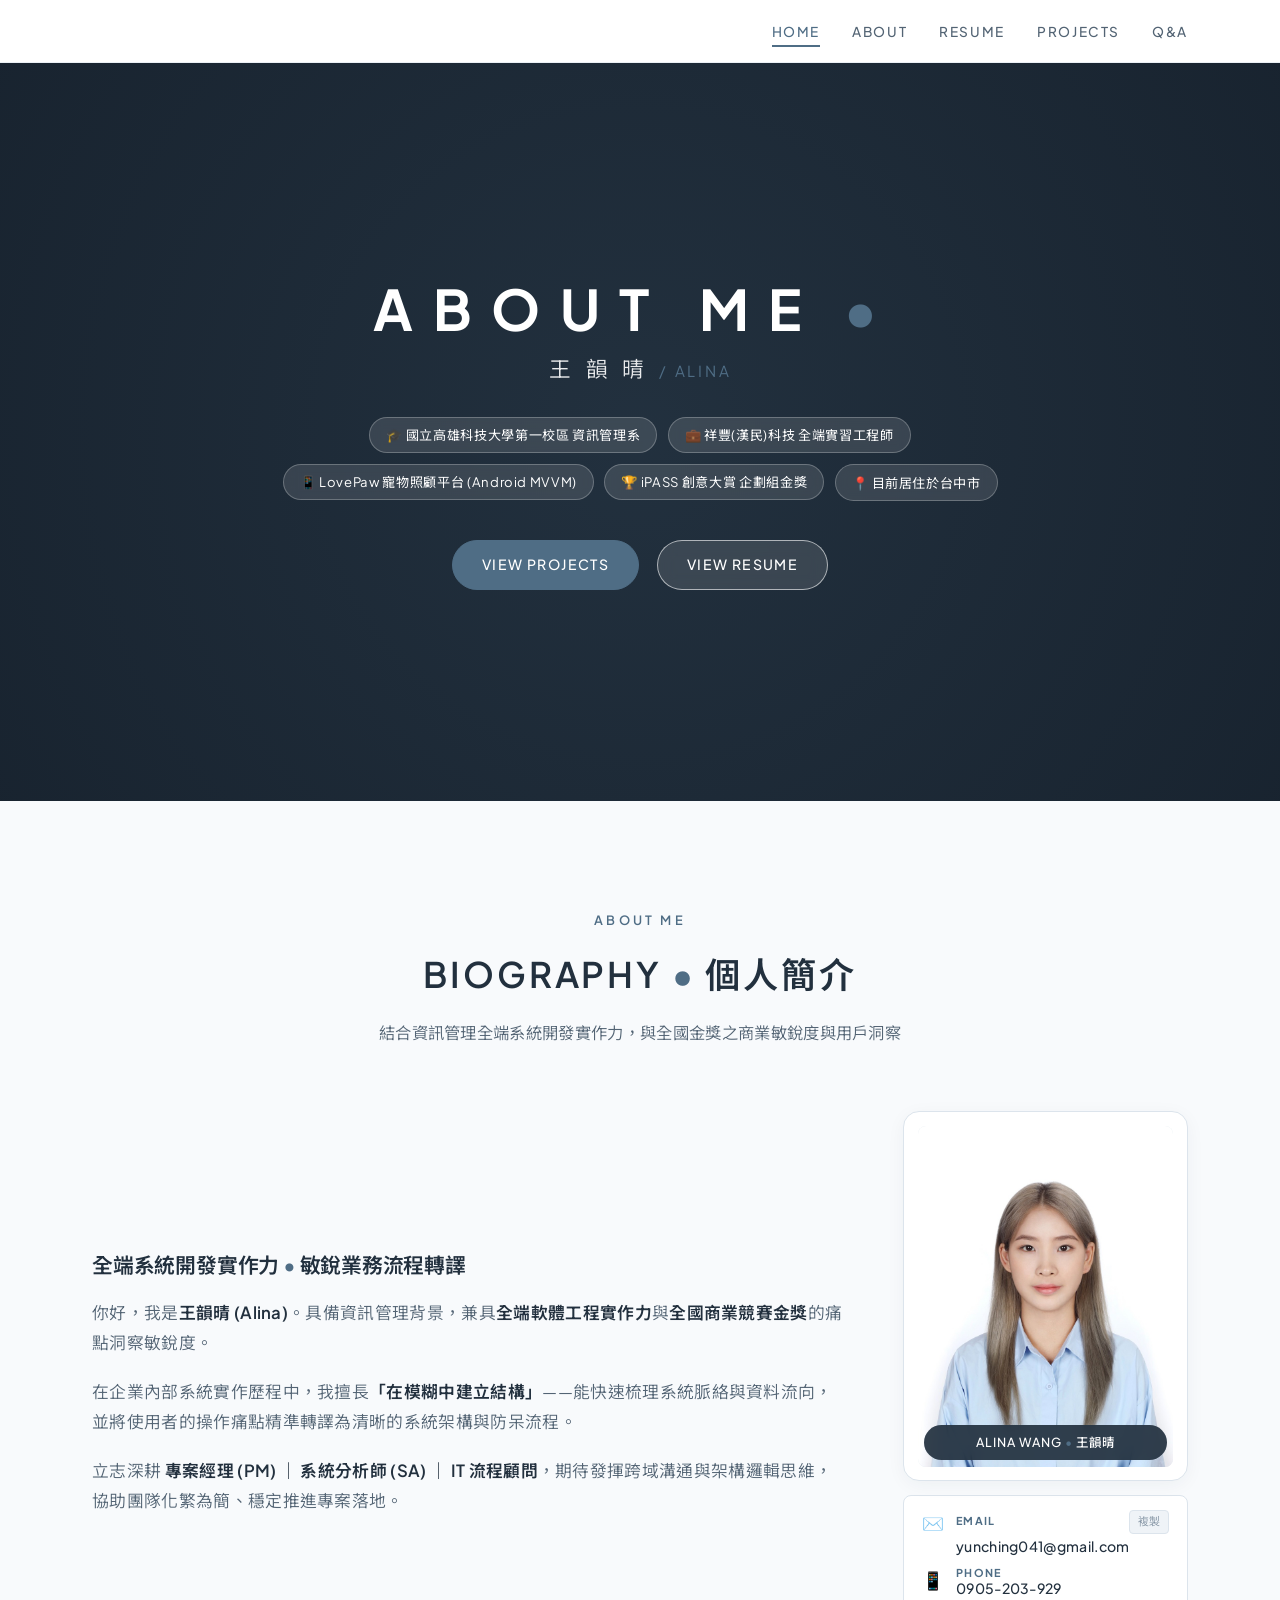
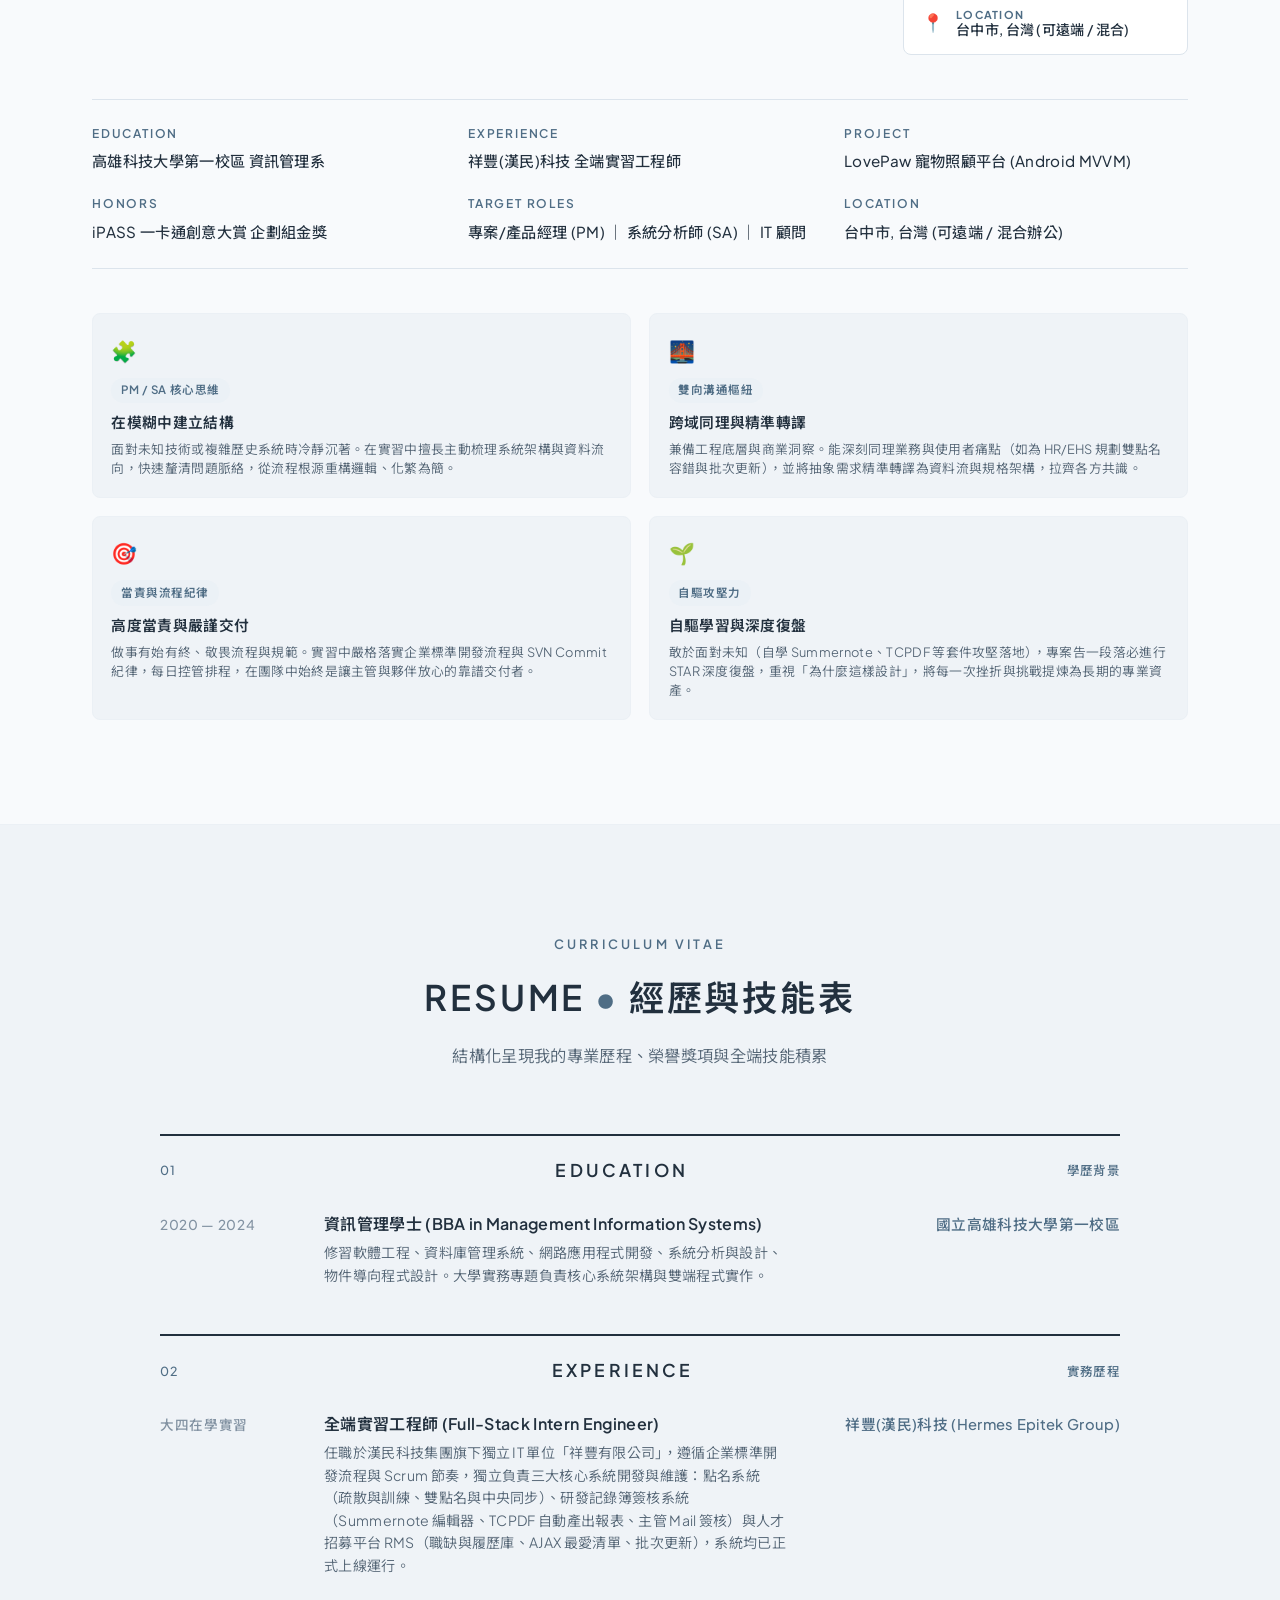
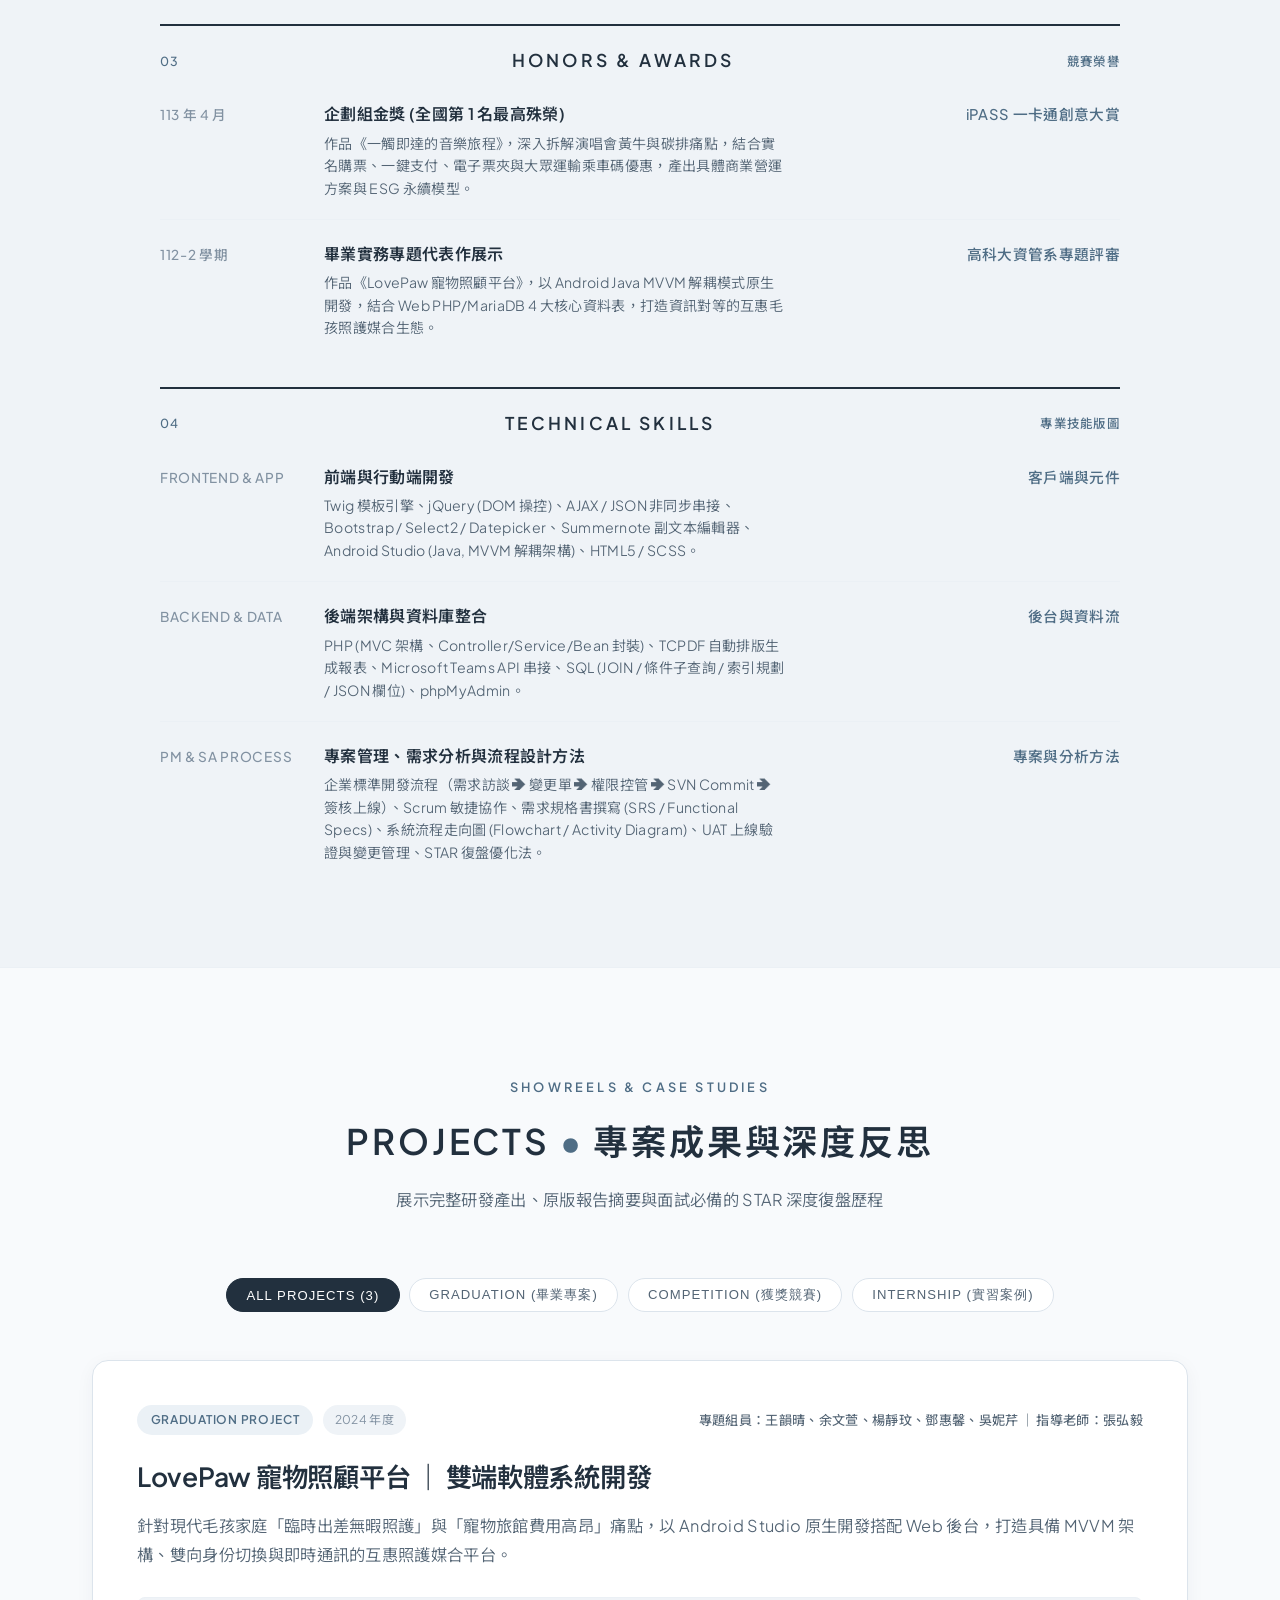
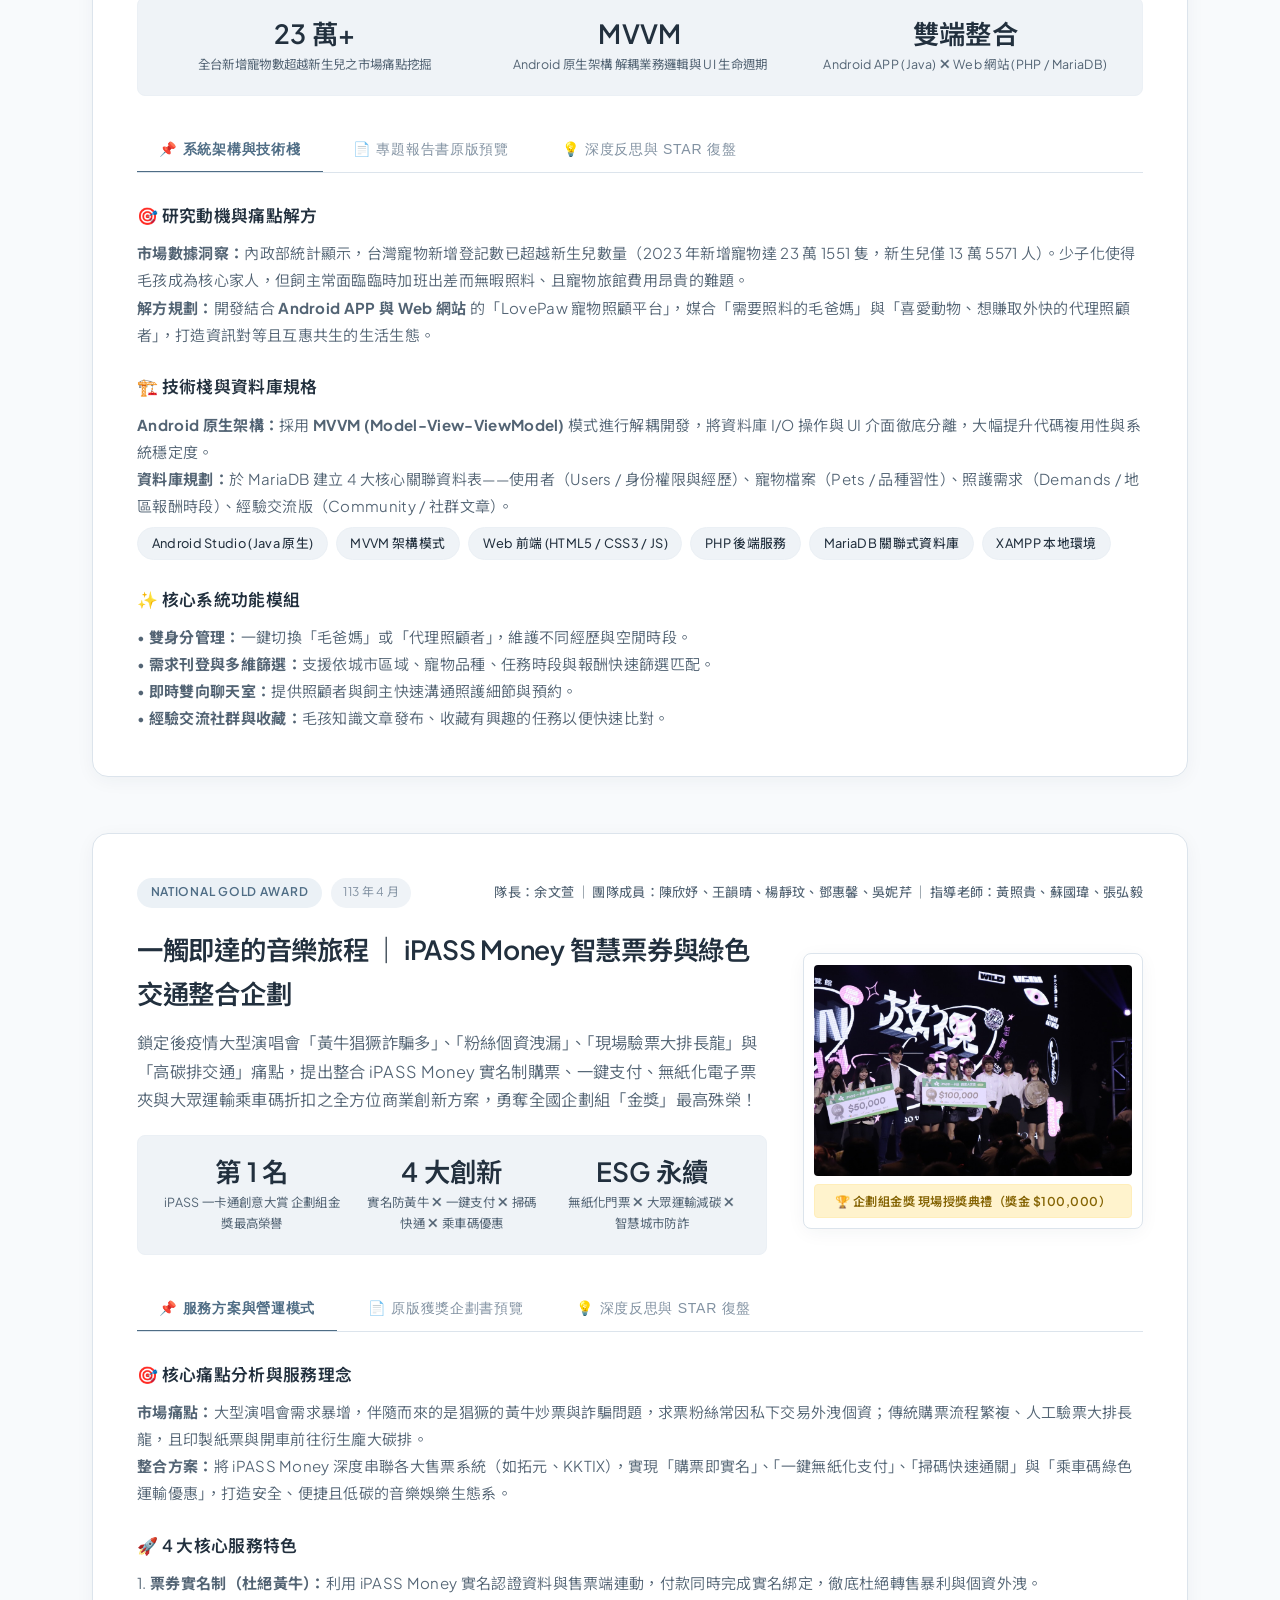
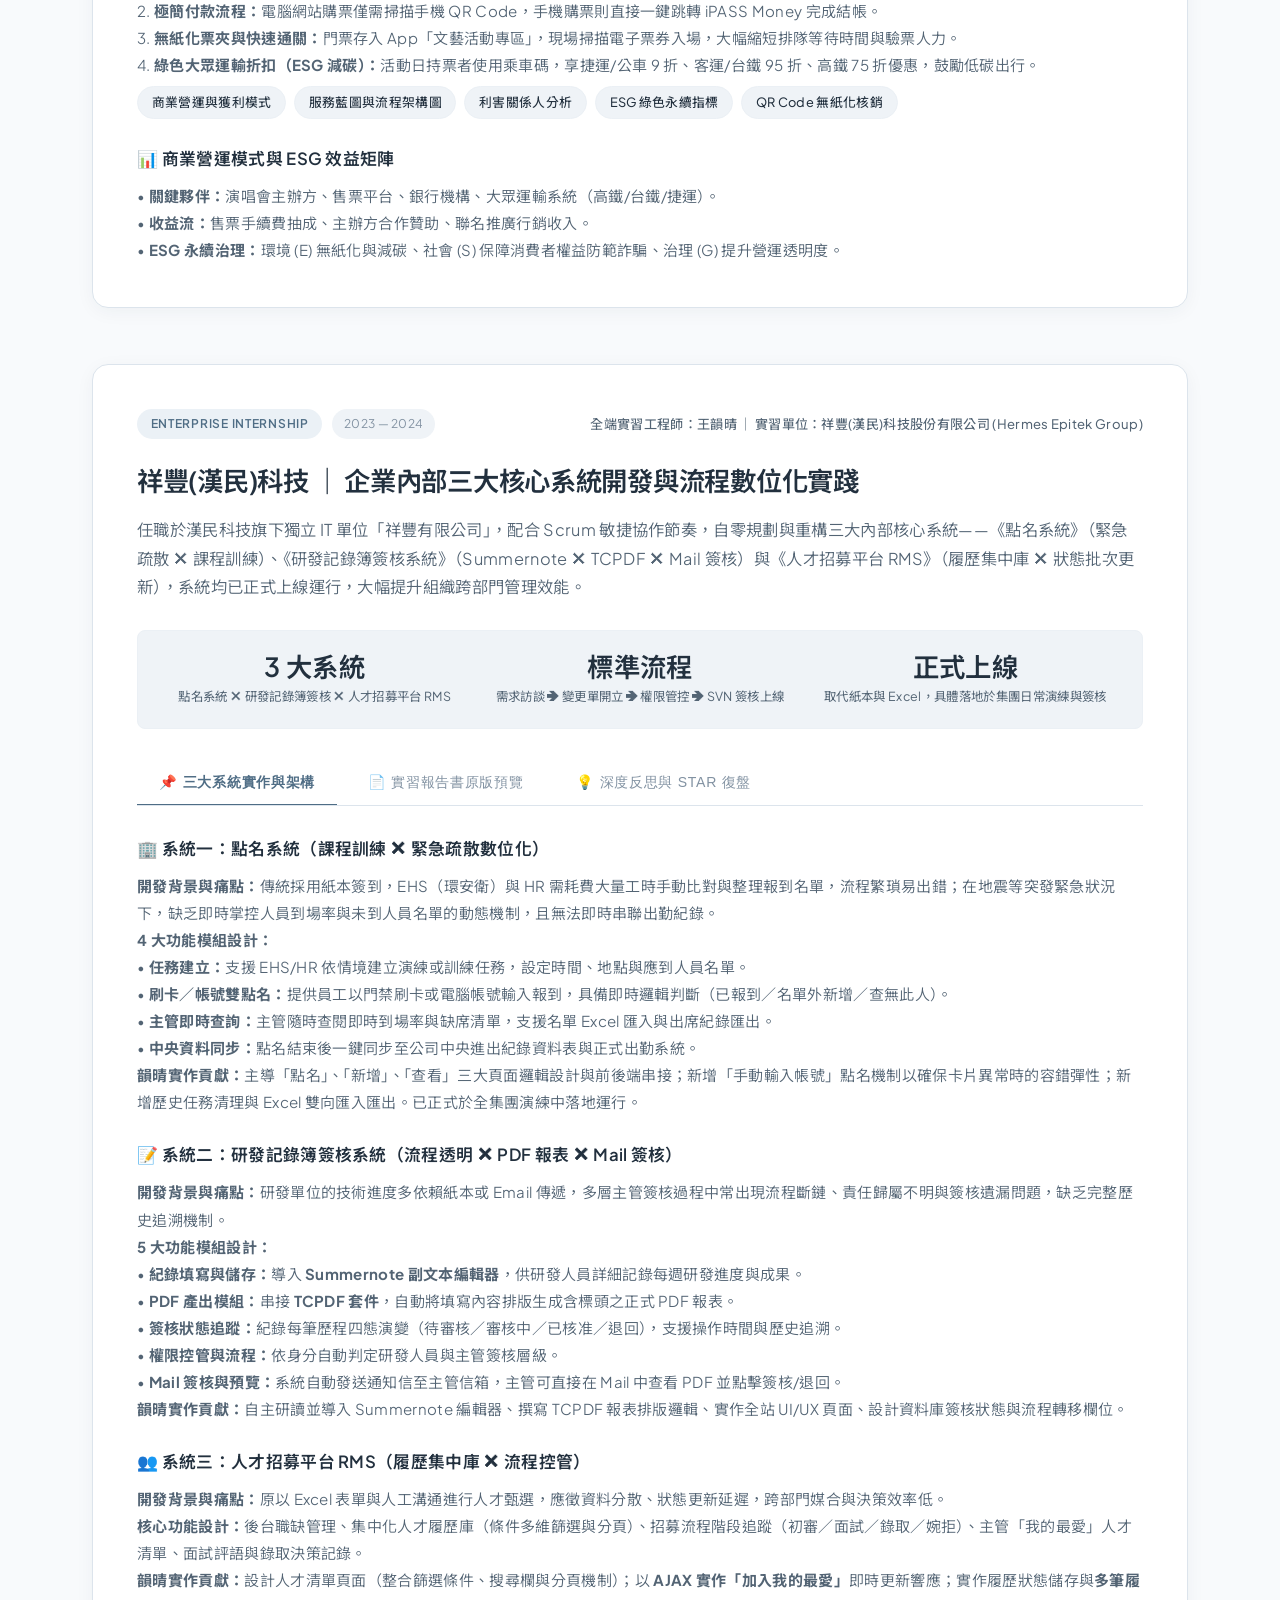
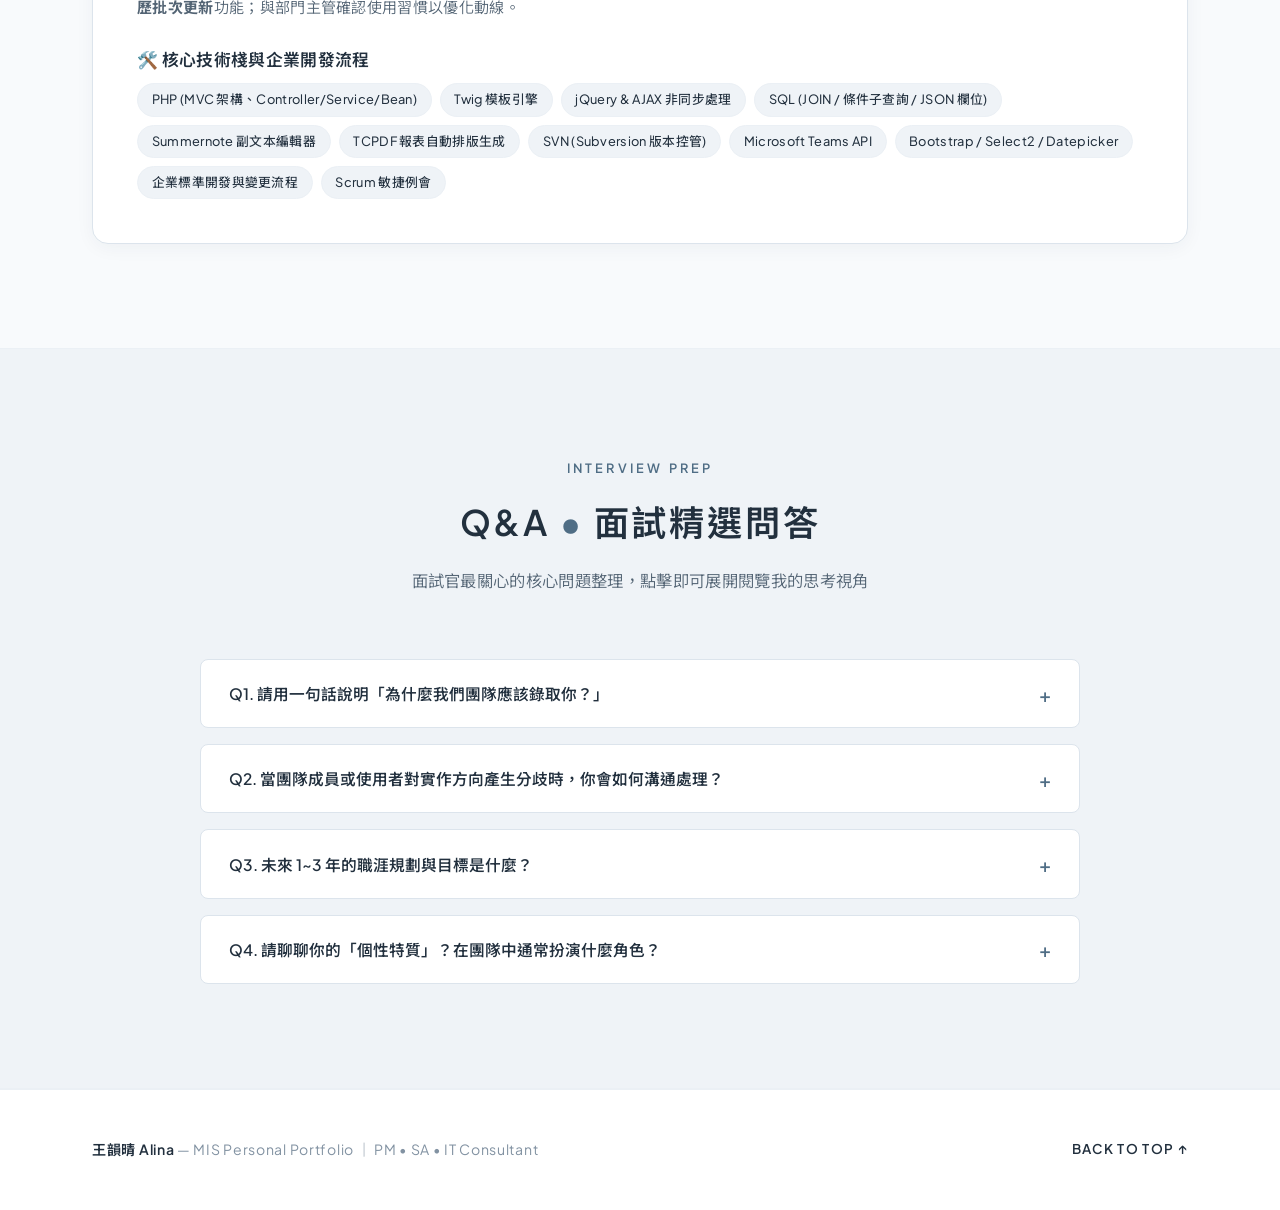
==== index.html @ 8cd67b30 "Add files via upload" ====
<!DOCTYPE html>
<html lang="zh-TW">
<head>
  <meta charset="UTF-8">
  <meta name="viewport" content="width=device-width, initial-scale=1.0">
  <title>王韻晴 Alina ｜ 個人面試作品集與專題復盤</title>
  <!-- Google Fonts: 現代極簡字體 Plus Jakarta Sans 與 Noto Sans TC -->
  <link rel="preconnect" href="https://fonts.googleapis.com">
  <link rel="preconnect" href="https://fonts.gstatic.com" crossorigin>
  <link href="https://fonts.googleapis.com/css2?family=Plus+Jakarta+Sans:wght@300;400;500;600;700&family=Noto+Sans+TC:wght@300;400;500;600&display=swap" rel="stylesheet">
  <!-- Wix 1887 經典簡歷樣式表 -->
  <link rel="stylesheet" href="style.css">
</head>
<body>

  <!-- ========================================================
       1. 頂部導覽列 (WIX 1887 風格：左社群連結，右大寫導覽)
       ======================================================== -->
  <header class="wix-header" id="navbar">
    <div class="header-container" style="justify-content: flex-end;">
      <!-- 大寫英文字選單 -->
      <nav class="header-nav">
        <ul class="nav-menu" id="navLinks">
          <li><a href="#hero" class="nav-item-link active">HOME</a></li>
          <li><a href="#about" class="nav-item-link">ABOUT</a></li>
          <li><a href="#resume" class="nav-item-link">RESUME</a></li>
          <li><a href="#projects" class="nav-item-link">PROJECTS</a></li>
          <li><a href="#qa" class="nav-item-link">Q&A</a></li>
        </ul>

        <!-- 手機漢堡按鈕 -->
        <button class="mobile-toggle" id="mobileMenuBtn" aria-label="切換導覽選單">
          <span></span>
          <span></span>
          <span></span>
        </button>
      </nav>
    </div>
  </header>

  <!-- ========================================================
       2. 主視覺區 Hero Section (WIX 1887 寬字距、極簡沉穩大器)
       ======================================================== -->
  <section class="wix-hero" id="hero">
    <!-- 背景層與暗色漸變 -->
    <div class="hero-bg-layer"></div>
    <div class="hero-gradient-overlay"></div>

    <div class="hero-inner">
      <!-- 經典 WIX 1887 大字距排版 + 標誌湖水綠圓點 -->
      <h1 class="hero-main-name">
        ABOUT ME <span class="teal-dot">•</span>
      </h1>
      
      <div class="hero-cn-title">
        王 韻 晴 <span>/ ALINA</span>
      </div>

      <!-- 標籤膠囊 -->
      <div class="hero-pills">
        <span class="hero-pill-item">🎓 國立高雄科技大學第一校區 資訊管理系</span>
        <span class="hero-pill-item">💼 祥豐(漢民)科技 全端實習工程師</span>
        <span class="hero-pill-item">📱 LovePaw 寵物照顧平台 (Android MVVM)</span>
        <span class="hero-pill-item">🏆 iPASS 創意大賞 企劃組金獎</span>
        <span class="hero-pill-item">📍 目前居住於台中市</span>
      </div>

      <!-- 操作按鈕 (Wix 膠囊按鈕) -->
      <div class="hero-actions">
        <a href="#projects" class="btn btn-teal">VIEW PROJECTS</a>
        <a href="#resume" class="btn btn-outline-white">VIEW RESUME</a>
      </div>
    </div>
  </section>

  <!-- ========================================================
       3. 關於我 About Section (雜誌社論對比佈局 + 規格屬性表)
       ======================================================== -->
  <section class="section" id="about">
    <div class="container">
      <div class="section-header">
        <span class="section-eyebrow">ABOUT ME</span>
        <h2 class="section-title">BIOGRAPHY <span class="teal-dot">•</span> 個人簡介</h2>
        <p class="section-desc">結合資訊管理全端系統開發實作力，與全國金獎之商業敏銳度與用戶洞察</p>
      </div>

      <!-- 自我介紹與大頭照區塊 (左側文字、右側照片；照片只涵蓋在自我介紹) -->
      <div class="about-intro-grid">
        <div class="about-lead-col">
          <div class="about-lead-block">
            <h3 class="about-headline">
              全端系統開發實作力 <span class="teal-dot">•</span> 敏銳業務流程轉譯
            </h3>
            <p class="about-lead-p">
              你好，我是<strong>王韻晴 (Alina)</strong>。具備資訊管理背景，兼具<strong>全端軟體工程實作力</strong>與<strong>全國商業競賽金獎</strong>的痛點洞察敏銳度。
            </p>
            <p class="about-lead-p">
              在企業內部系統實作歷程中，我擅長<strong>「在模糊中建立結構」</strong>——能快速梳理系統脈絡與資料流向，並將使用者的操作痛點精準轉譯為清晰的系統架構與防呆流程。
            </p>
            <p class="about-lead-p">
              立志深耕 <strong>專案經理 (PM) ｜ 系統分析師 (SA) ｜ IT 流程顧問</strong>，期待發揮跨域溝通與架構邏輯思維，協助團隊化繁為簡、穩定推進專案落地。
            </p>
          </div>
        </div>

        <div class="about-photo-col">
          <div class="about-photo-card">
            <div class="about-photo-frame">
              <img src="profile.jpg" alt="王韻晴 Alina 大頭照" loading="lazy">
            </div>
            <div class="about-photo-badge">
              ALINA WANG <span>•</span> 王韻晴
            </div>
          </div>

          <!-- 聯絡資訊 (置於大頭照正下方，完整單行呈現 Email 與電話) -->
          <div class="profile-contact-card">
            <div class="profile-contact-item">
              <span class="profile-contact-icon">✉️</span>
              <div class="profile-contact-meta">
                <div class="contact-label-bar">
                  <span class="profile-contact-label">EMAIL</span>
                  <button class="btn-copy-mini" id="copyContactEmailBtn" title="複製信箱">複製</button>
                </div>
                <a href="mailto:yunching041@gmail.com" class="profile-contact-link" id="displayEmail">yunching041@gmail.com</a>
              </div>
            </div>

            <div class="profile-contact-item">
              <span class="profile-contact-icon">📱</span>
              <div class="profile-contact-meta">
                <span class="profile-contact-label">PHONE</span>
                <a href="tel:0905203929" class="profile-contact-link">0905-203-929</a>
              </div>
            </div>

            <div class="profile-contact-item">
              <span class="profile-contact-icon">📍</span>
              <div class="profile-contact-meta">
                <span class="profile-contact-label">LOCATION</span>
                <span class="profile-contact-val">台中市, 台灣 (可遠端 / 混合)</span>
              </div>
            </div>
          </div>
        </div>
      </div>

      <!-- WIX 1887 特色規格屬性表 (Specification Table，獨立滿版，不再與照片並排) -->
      <div class="specs-table">
        <div class="spec-item">
          <span class="spec-key">EDUCATION</span>
          <span class="spec-val">高雄科技大學第一校區 資訊管理系</span>
        </div>
        <div class="spec-item">
          <span class="spec-key">EXPERIENCE</span>
          <span class="spec-val">祥豐(漢民)科技 全端實習工程師</span>
        </div>
        <div class="spec-item">
          <span class="spec-key">PROJECT</span>
          <span class="spec-val">LovePaw 寵物照顧平台 (Android MVVM)</span>
        </div>
        <div class="spec-item">
          <span class="spec-key">HONORS</span>
          <span class="spec-val">iPASS 一卡通創意大賞 企劃組金獎</span>
        </div>
        <div class="spec-item">
          <span class="spec-key">TARGET ROLES</span>
          <span class="spec-val">專案/產品經理 (PM) ｜ 系統分析師 (SA) ｜ IT 顧問</span>
        </div>
        <div class="spec-item">
          <span class="spec-key">LOCATION</span>
          <span class="spec-val">台中市, 台灣 (可遠端 / 混合辦公)</span>
        </div>
      </div>

      <!-- 個人特質與做事風格 (4大能力矩陣) -->
      <div class="about-strengths-row">
        <div class="strength-box">
          <div class="strength-icon">🧩</div>
          <span class="strength-tag">PM / SA 核心思維</span>
          <h4 class="strength-title">在模糊中建立結構</h4>
          <p class="strength-desc">面對未知技術或複雜歷史系統時冷靜沉著。在實習中擅長主動梳理系統架構與資料流向，快速釐清問題脈絡，從流程根源重構邏輯、化繁為簡。</p>
        </div>

        <div class="strength-box">
          <div class="strength-icon">🌉</div>
          <span class="strength-tag">雙向溝通樞紐</span>
          <h4 class="strength-title">跨域同理與精準轉譯</h4>
          <p class="strength-desc">兼備工程底層與商業洞察。能深刻同理業務與使用者痛點（如為 HR/EHS 規劃雙點名容錯與批次更新），並將抽象需求精準轉譯為資料流與規格架構，拉齊各方共識。</p>
        </div>

        <div class="strength-box">
          <div class="strength-icon">🎯</div>
          <span class="strength-tag">當責與流程紀律</span>
          <h4 class="strength-title">高度當責與嚴謹交付</h4>
          <p class="strength-desc">做事有始有終、敬畏流程與規範。實習中嚴格落實企業標準開發流程與 SVN Commit 紀律，每日控管排程，在團隊中始終是讓主管與夥伴放心的靠譜交付者。</p>
        </div>

        <div class="strength-box">
          <div class="strength-icon">🌱</div>
          <span class="strength-tag">自驅攻堅力</span>
          <h4 class="strength-title">自驅學習與深度復盤</h4>
          <p class="strength-desc">敢於面對未知（自學 Summernote、TCPDF 等套件攻堅落地），專案告一段落必進行 STAR 深度復盤，重視「為什麼這樣設計」，將每一次挫折與挑戰提煉為長期的專業資產。</p>
        </div>
      </div>
    </div>
  </section>

  <!-- ========================================================
       4. 經典 RESUME 區塊 (WIX 1887 標誌性簡歷表格：學歷、經歷、榮譽、技能)
       ======================================================== -->
  <section class="section section-alt" id="resume">
    <div class="container">
      <div class="section-header">
        <span class="section-eyebrow">CURRICULUM VITAE</span>
        <h2 class="section-title">RESUME <span class="teal-dot">•</span> 經歷與技能表</h2>
        <p class="section-desc">結構化呈現我的專業歷程、榮譽獎項與全端技能積累</p>
      </div>

      <div class="resume-section-wrap">

        <!-- 類別 1: 學歷 EDUCATION -->
        <div class="resume-category">
          <div class="resume-category-title">
            <span>01</span> EDUCATION <span>學歷背景</span>
          </div>
          <div class="resume-table">
            <div class="resume-row">
              <div class="resume-year">2020 — 2024</div>
              <div class="resume-role-wrap">
                <div class="resume-role-name">資訊管理學士 (BBA in Management Information Systems)</div>
                <div class="resume-role-desc">修習軟體工程、資料庫管理系統、網路應用程式開發、系統分析與設計、物件導向程式設計。大學實務專題負責核心系統架構與雙端程式實作。</div>
              </div>
              <div class="resume-org">國立高雄科技大學第一校區</div>
            </div>
          </div>
        </div>

        <!-- 類別 2: 經歷 EXPERIENCE -->
        <div class="resume-category">
          <div class="resume-category-title">
            <span>02</span> EXPERIENCE <span>實務歷程</span>
          </div>
          <div class="resume-table">
            <div class="resume-row">
              <div class="resume-year">大四在學實習</div>
              <div class="resume-role-wrap">
                <div class="resume-role-name">全端實習工程師 (Full-Stack Intern Engineer)</div>
                <div class="resume-role-desc">任職於漢民科技集團旗下獨立 IT 單位「祥豐有限公司」，遵循企業標準開發流程與 Scrum 節奏，獨立負責三大核心系統開發與維護：點名系統（疏散與訓練、雙點名與中央同步）、研發記錄簿簽核系統（Summernote 編輯器、TCPDF 自動產出報表、主管 Mail 簽核）與人才招募平台 RMS（職缺與履歷庫、AJAX 最愛清單、批次更新），系統均已正式上線運行。</div>
              </div>
              <div class="resume-org">祥豐(漢民)科技 (Hermes Epitek Group)</div>
            </div>
          </div>
        </div>

        <!-- 類別 3: 榮譽 HONORS & AWARDS -->
        <div class="resume-category">
          <div class="resume-category-title">
            <span>03</span> HONORS & AWARDS <span>競賽榮譽</span>
          </div>
          <div class="resume-table">
            <div class="resume-row">
              <div class="resume-year">113 年 4 月</div>
              <div class="resume-role-wrap">
                <div class="resume-role-name">企劃組金獎 (全國第 1 名最高殊榮)</div>
                <div class="resume-role-desc">作品《一觸即達的音樂旅程》，深入拆解演唱會黃牛與碳排痛點，結合實名購票、一鍵支付、電子票夾與大眾運輸乘車碼優惠，產出具體商業營運方案與 ESG 永續模型。</div>
              </div>
              <div class="resume-org">iPASS 一卡通創意大賞</div>
            </div>
            <div class="resume-row">
              <div class="resume-year">112-2 學期</div>
              <div class="resume-role-wrap">
                <div class="resume-role-name">畢業實務專題代表作展示</div>
                <div class="resume-role-desc">作品《LovePaw 寵物照顧平台》，以 Android Java MVVM 解耦模式原生開發，結合 Web PHP/MariaDB 4 大核心資料表，打造資訊對等的互惠毛孩照護媒合生態。</div>
              </div>
              <div class="resume-org">高科大資管系專題評審</div>
            </div>
          </div>
        </div>

        <!-- 類別 4: 技能 TECHNICAL SKILLS -->
        <div class="resume-category">
          <div class="resume-category-title">
            <span>04</span> TECHNICAL SKILLS <span>專業技能版圖</span>
          </div>
          <div class="resume-table">
            <div class="resume-row">
              <div class="resume-year">FRONTEND & APP</div>
              <div class="resume-role-wrap">
                <div class="resume-role-name">前端與行動端開發</div>
                <div class="resume-role-desc">Twig 模板引擎、jQuery (DOM 操控)、AJAX / JSON 非同步串接、Bootstrap / Select2 / Datepicker、Summernote 副文本編輯器、Android Studio (Java, MVVM 解耦架構)、HTML5 / SCSS。</div>
              </div>
              <div class="resume-org">客戶端與元件</div>
            </div>
            <div class="resume-row">
              <div class="resume-year">BACKEND & DATA</div>
              <div class="resume-role-wrap">
                <div class="resume-role-name">後端架構與資料庫整合</div>
                <div class="resume-role-desc">PHP (MVC 架構、Controller/Service/Bean 封裝)、TCPDF 自動排版生成報表、Microsoft Teams API 串接、SQL (JOIN / 條件子查詢 / 索引規劃 / JSON 欄位)、phpMyAdmin。</div>
              </div>
              <div class="resume-org">後台與資料流</div>
            </div>
            <div class="resume-row">
              <div class="resume-year">PM & SA PROCESS</div>
              <div class="resume-role-wrap">
                <div class="resume-role-name">專案管理、需求分析與流程設計方法</div>
                <div class="resume-role-desc">企業標準開發流程（需求訪談 ➔ 變更單 ➔ 權限控管 ➔ SVN Commit ➔ 簽核上線）、Scrum 敏捷協作、需求規格書撰寫 (SRS / Functional Specs)、系統流程走向圖 (Flowchart / Activity Diagram)、UAT 上線驗證與變更管理、STAR 復盤優化法。</div>
              </div>
              <div class="resume-org">專案與分析方法</div>
            </div>
          </div>
        </div>

      </div>
    </div>
  </section>

  <!-- ========================================================
       5. 專案成果展示區 (SHOWREELS & CASE STUDIES：含原版報告與深度反思)
       ======================================================== -->
  <section class="section" id="projects">
    <div class="container">
      <div class="section-header">
        <span class="section-eyebrow">SHOWREELS & CASE STUDIES</span>
        <h2 class="section-title">PROJECTS <span class="teal-dot">•</span> 專案成果與深度反思</h2>
        <p class="section-desc">展示完整研發產出、原版報告摘要與面試必備的 STAR 深度復盤歷程</p>
      </div>

      <!-- 分類膠囊過濾導覽 -->
      <div class="filter-nav">
        <button class="filter-pill active" data-filter="all">ALL PROJECTS (3)</button>
        <button class="filter-pill" data-filter="graduation">GRADUATION (畢業專案)</button>
        <button class="filter-pill" data-filter="competition">COMPETITION (獲獎競賽)</button>
        <button class="filter-pill" data-filter="internship">INTERNSHIP (實習案例)</button>
      </div>

      <!-- 專案卡片串列 -->
      <div class="projects-flow">

        <!-- =================== 專案 1 (主打代表作：畢業實務專題) =================== -->
        <article class="project-card" data-category="graduation">
          <div class="project-meta-bar">
            <div class="project-tags-group">
              <span class="tag-badge">GRADUATION PROJECT</span>
              <span class="tag-year">2024 年度</span>
            </div>
            <span class="project-role-text">專題組員：王韻晴、余文萱、楊靜玟、鄧惠馨、吳妮芹 ｜ 指導老師：張弘毅</span>
          </div>

          <h3 class="project-title">LovePaw 寵物照顧平台 ｜ 雙端軟體系統開發</h3>
          <p class="project-pitch">針對現代毛孩家庭「臨時出差無暇照護」與「寵物旅館費用高昂」痛點，以 Android Studio 原生開發搭配 Web 後台，打造具備 MVVM 架構、雙向身份切換與即時通訊的互惠照護媒合平台。</p>

          <!-- 亮點指標 (極簡線條方塊) -->
          <div class="metrics-strip">
            <div class="metric-stat">
              <span class="metric-number">23 萬+</span>
              <span class="metric-name">全台新增寵物數超越新生兒之市場痛點挖掘</span>
            </div>
            <div class="metric-stat">
              <span class="metric-number">MVVM</span>
              <span class="metric-name">Android 原生架構 解耦業務邏輯與 UI 生命週期</span>
            </div>
            <div class="metric-stat">
              <span class="metric-number">雙端整合</span>
              <span class="metric-name">Android APP (Java) ✕ Web 網站 (PHP / MariaDB)</span>
            </div>
          </div>

          <!-- 內嵌分頁標籤 -->
          <div class="case-tabs">
            <button class="case-tab-btn active" data-tab="lovepaw-overview">📌 系統架構與技術棧</button>
            <button class="case-tab-btn" data-tab="lovepaw-report">📄 專題報告書原版預覽</button>
            <button class="case-tab-btn" data-tab="lovepaw-reflection">💡 深度反思與 STAR 復盤</button>
          </div>

          <!-- 分頁內容 -->
          <div class="case-pane active" id="lovepaw-overview">
            <div class="case-body-flow">
              <div class="case-block">
                <h4>🎯 研究動機與痛點解方</h4>
                <p>
                  <strong>市場數據洞察：</strong>內政部統計顯示，台灣寵物新增登記數已超越新生兒數量（2023 年新增寵物達 23 萬 1551 隻，新生兒僅 13 萬 5571 人）。少子化使得毛孩成為核心家人，但飼主常面臨臨時加班出差而無暇照料、且寵物旅館費用昂貴的難題。<br>
                  <strong>解方規劃：</strong>開發結合 <strong>Android APP 與 Web 網站</strong> 的「LovePaw 寵物照顧平台」，媒合「需要照料的毛爸媽」與「喜愛動物、想賺取外快的代理照顧者」，打造資訊對等且互惠共生的生活生態。
                </p>
              </div>

              <div class="case-block">
                <h4>🏗️ 技術棧與資料庫規格</h4>
                <p>
                  <strong>Android 原生架構：</strong>採用 <strong>MVVM (Model-View-ViewModel)</strong> 模式進行解耦開發，將資料庫 I/O 操作與 UI 介面徹底分離，大幅提升代碼複用性與系統穩定度。<br>
                  <strong>資料庫規劃：</strong>於 MariaDB 建立 4 大核心關聯資料表——使用者（Users / 身份權限與經歷）、寵物檔案（Pets / 品種習性）、照護需求（Demands / 地區報酬時段）、經驗交流版（Community / 社群文章）。
                </p>
                <div class="tech-badges-list">
                  <span class="tech-item-badge">Android Studio (Java 原生)</span>
                  <span class="tech-item-badge">MVVM 架構模式</span>
                  <span class="tech-item-badge">Web 前端 (HTML5 / CSS3 / JS)</span>
                  <span class="tech-item-badge">PHP 後端服務</span>
                  <span class="tech-item-badge">MariaDB 關聯式資料庫</span>
                  <span class="tech-item-badge">XAMPP 本地環境</span>
                </div>
              </div>

              <div class="case-block">
                <h4>✨ 核心系統功能模組</h4>
                <p>
                  • <strong>雙身分管理：</strong>一鍵切換「毛爸媽」或「代理照顧者」，維護不同經歷與空閒時段。<br>
                  • <strong>需求刊登與多維篩選：</strong>支援依城市區域、寵物品種、任務時段與報酬快速篩選匹配。<br>
                  • <strong>即時雙向聊天室：</strong>提供照顧者與飼主快速溝通照護細節與預約。<br>
                  • <strong>經驗交流社群與收藏：</strong>毛孩知識文章發布、收藏有興趣的任務以便快速比對。
                </p>
              </div>
            </div>
          </div>

          <div class="case-pane" id="lovepaw-report">
            <div class="report-frame-box">
              <div class="report-frame-header">
                <div>
                  <h4 class="report-frame-title">國立高雄科技大學資訊管理系 112 學年度實務專題報告書原版</h4>
                  <p class="report-frame-desc">完整收錄研究動機、國內寵物統計數據、APP vs Mobile Web 使用者體驗比較、MVVM 軟體架構書、系統功能分解圖與 4 大資料表規劃。</p>
                </div>
                <div class="report-btn-group">
                  <button class="btn btn-teal btn-sm open-report-modal" data-project="lovepaw" data-title="LovePaw 寵物照顧平台 實務專題報告書" data-doc-type="高科大資管實務專題報告">
                    📄 查看原版檔案
                  </button>
                  <a href="LovePaw_Report.pdf" download="LovePaw_Report.pdf" class="btn btn-outline-dark btn-sm">
                    📥 下載原版 PDF
                  </a>
                </div>
              </div>

              <!-- 縮圖目錄卡 -->
              <div class="report-thumbs-grid">
                <div class="report-thumb-card">
                  <div class="thumb-page-num">P. 01 — 02</div>
                  <div class="thumb-subject">內政部寵物 vs 新生兒數據與動機分析</div>
                </div>
                <div class="report-thumb-card">
                  <div class="thumb-page-num">P. 03 — 04</div>
                  <div class="thumb-subject">Android MVVM 解耦架構與 7 大研究步驟</div>
                </div>
                <div class="report-thumb-card">
                  <div class="thumb-page-num">P. 05 — 10</div>
                  <div class="thumb-subject">雙端 UI 流程圖與 4 大資料表 ERD 規劃</div>
                </div>
              </div>
            </div>
          </div>

          <div class="case-pane" id="lovepaw-reflection">
            <div class="case-body-flow">
              <div class="star-layout-grid">
                <div class="star-card-unit">
                  <div class="star-initial">S</div>
                  <div class="star-text-content">
                    <h5>情境 (Situation)</h5>
                    <p>專案需同時構建 Android App 與 Web 網頁雙端，且系統涵蓋飼主與照顧者雙重身分。前期業務邏輯與畫面更新緊密耦合，造成除錯困難。</p>
                  </div>
                </div>

                <div class="star-card-unit">
                  <div class="star-initial">T</div>
                  <div class="star-text-content">
                    <h5>任務 (Task)</h5>
                    <p>確立標準軟體工程架構，推動 Android MVVM 模式落地，釐清 App 與後端資料庫傳遞協定，確保系統高擴展性與穩定度。</p>
                  </div>
                </div>

                <div class="star-card-unit">
                  <div class="star-initial">A</div>
                  <div class="star-text-content">
                    <h5>行動 (Action)</h5>
                    <p>落實 MVVM 解耦：資料庫抽象為 Model，畫面事件交給 View，ViewModel 負責狀態轉換，解決生命週期問題；規劃 MariaDB 4 大標準資料表並建立關聯約束。</p>
                  </div>
                </div>

                <div class="star-card-unit">
                  <div class="star-initial">R</div>
                  <div class="star-text-content">
                    <h5>成果 (Result)</h5>
                    <p>成功整合任務篩選、雙向聊天室與討論區，順利交付完整專題報告與展示，展現扎實軟體工程架構思維與團隊協作力。</p>
                  </div>
                </div>
              </div>

              <!-- 自我反思與架構優化 -->
              <div class="reflection-highlight-box">
                <div class="reflection-heading">🌱 若重新來過，我會如何做得更好？（自我反思與架構優化）</div>
                <ul class="reflection-bullets">
                  <li><strong>後端雲端化與 API 容器化：</strong>專案採用本地 XAMPP/MariaDB，若重來一次，我會導入雲端資料庫（如 AWS RDS 或 Firebase）並以 Docker 容器化後端 API，便於雙端跨網路隨時真機測試。</li>
                  <li><strong>即時聊天室升級 WebSocket：</strong>初期通訊採 HTTP 輪詢，高頻時伺服器負載較大。後續迭代我會引入 WebSocket 或 Firebase Realtime Database，提供低延遲、省流量的即時推播體驗。</li>
                </ul>
              </div>
            </div>
          </div>
        </article>

        <!-- =================== 專案 2 (競賽代表作：全國金獎企劃) =================== -->
        <article class="project-card" data-category="competition">
          <div class="project-meta-bar">
            <div class="project-tags-group">
              <span class="tag-badge">NATIONAL GOLD AWARD</span>
              <span class="tag-year">113 年 4 月</span>
            </div>
            <span class="project-role-text">隊長：余文萱 ｜ 團隊成員：陳欣妤、王韻晴、楊靜玟、鄧惠馨、吳妮芹 ｜ 指導老師：黃照貴、蘇國瑋、張弘毅</span>
          </div>

          <!-- 競賽主要內容與獲獎照片並排 (在競賽旁邊展示) -->
          <div class="competition-hero-grid">
            <div class="competition-hero-main">
              <h3 class="project-title">一觸即達的音樂旅程 ｜ iPASS Money 智慧票券與綠色交通整合企劃</h3>
              <p class="project-pitch">鎖定後疫情大型演唱會「黃牛猖獗詐騙多」、「粉絲個資洩漏」、「現場驗票大排長龍」與「高碳排交通」痛點，提出整合 iPASS Money 實名制購票、一鍵支付、無紙化電子票夾與大眾運輸乘車碼折扣之全方位商業創新方案，勇奪全國企劃組「金獎」最高殊榮！</p>

              <div class="metrics-strip">
                <div class="metric-stat">
                  <span class="metric-number">第 1 名</span>
                  <span class="metric-name">iPASS 一卡通創意大賞 企劃組金獎最高榮譽</span>
                </div>
                <div class="metric-stat">
                  <span class="metric-number">4 大創新</span>
                  <span class="metric-name">實名防黃牛 ✕ 一鍵支付 ✕ 掃碼快通 ✕ 乘車碼優惠</span>
                </div>
                <div class="metric-stat">
                  <span class="metric-number">ESG 永續</span>
                  <span class="metric-name">無紙化門票 ✕ 大眾運輸減碳 ✕ 智慧城市防詐</span>
                </div>
              </div>
            </div>

            <!-- 獲獎典禮真實照片卡片 -->
            <div class="competition-award-card">
              <div class="award-photo-frame">
                <img src="ipass_award.jpg" alt="iPASS 一卡通創意大賞 全國金獎現場授獎合影" loading="lazy">
              </div>
              <div class="award-photo-badge">
                🏆 企劃組金獎 現場授獎典禮（獎金 $100,000）
              </div>
            </div>
          </div>

          <div class="case-tabs">
            <button class="case-tab-btn active" data-tab="ipass-overview">📌 服務方案與營運模式</button>
            <button class="case-tab-btn" data-tab="ipass-report">📄 原版獲獎企劃書預覽</button>
            <button class="case-tab-btn" data-tab="ipass-reflection">💡 深度反思與 STAR 復盤</button>
          </div>

          <div class="case-pane active" id="ipass-overview">
            <div class="case-body-flow">
              <div class="case-block">
                <h4>🎯 核心痛點分析與服務理念</h4>
                <p>
                  <strong>市場痛點：</strong>大型演唱會需求暴增，伴隨而來的是猖獗的黃牛炒票與詐騙問題，求票粉絲常因私下交易外洩個資；傳統購票流程繁複、人工驗票大排長龍，且印製紙票與開車前往衍生龐大碳排。<br>
                  <strong>整合方案：</strong>將 iPASS Money 深度串聯各大售票系統（如拓元、KKTIX），實現「購票即實名」、「一鍵無紙化支付」、「掃碼快速通關」與「乘車碼綠色運輸優惠」，打造安全、便捷且低碳的音樂娛樂生態系。
                </p>
              </div>

              <div class="case-block">
                <h4>🚀 4 大核心服務特色</h4>
                <p>
                  1. <strong>票券實名制（杜絕黃牛）：</strong>利用 iPASS Money 實名認證資料與售票端連動，付款同時完成實名綁定，徹底杜絕轉售暴利與個資外洩。<br>
                  2. <strong>極簡付款流程：</strong>電腦網站購票僅需掃描手機 QR Code，手機購票則直接一鍵跳轉 iPASS Money 完成結帳。<br>
                  3. <strong>無紙化票夾與快速通關：</strong>門票存入 App「文藝活動專區」，現場掃描電子票券入場，大幅縮短排隊等待時間與驗票人力。<br>
                  4. <strong>綠色大眾運輸折扣（ESG 減碳）：</strong>活動日持票者使用乘車碼，享捷運/公車 9 折、客運/台鐵 95 折、高鐵 75 折優惠，鼓勵低碳出行。
                </p>
                <div class="tech-badges-list">
                  <span class="tech-item-badge">商業營運與獲利模式</span>
                  <span class="tech-item-badge">服務藍圖與流程架構圖</span>
                  <span class="tech-item-badge">利害關係人分析</span>
                  <span class="tech-item-badge">ESG 綠色永續指標</span>
                  <span class="tech-item-badge">QR Code 無紙化核銷</span>
                </div>
              </div>

              <div class="case-block">
                <h4>📊 商業營運模式與 ESG 效益矩陣</h4>
                <p>
                  • <strong>關鍵夥伴：</strong>演唱會主辦方、售票平台、銀行機構、大眾運輸系統（高鐵/台鐵/捷運）。<br>
                  • <strong>收益流：</strong>售票手續費抽成、主辦方合作贊助、聯名推廣行銷收入。<br>
                  • <strong>ESG 永續治理：</strong>環境 (E) 無紙化與減碳、社會 (S) 保障消費者權益防範詐騙、治理 (G) 提升營運透明度。
                </p>
              </div>
            </div>
          </div>

          <div class="case-pane" id="ipass-report">
            <div class="report-frame-box">
              <div class="report-frame-header">
                <div>
                  <h4 class="report-frame-title">《一觸即達的音樂旅程》iPASS 一卡通創意大賞 金獎企劃書原版</h4>
                  <p class="report-frame-desc">完整收錄研究動機、18-35歲目標客群分析、4大服務特點、服務痛點因應策略、購票/付款流程圖、服務架構圖、商業營運模式與效益評估（共 17 頁）。</p>
                </div>
                <div class="report-btn-group">
                  <button class="btn btn-teal btn-sm open-report-modal" data-project="ipass" data-title="一觸即達的音樂旅程 企劃書原版 (iPASS 創意大賞金獎)" data-doc-type="全國創意大賞金獎企劃書">
                    📄 查看原版檔案
                  </button>
                  <a href="iPASS_Plan.pdf" download="iPASS_Plan.pdf" class="btn btn-outline-dark btn-sm">
                    📥 下載原版 PDF
                  </a>
                </div>
              </div>

              <div class="report-thumbs-grid">
                <div class="report-thumb-card">
                  <div class="thumb-page-num">P. 01 — 04</div>
                  <div class="thumb-subject">演唱會經濟與黃牛痛點分析、研究動機</div>
                </div>
                <div class="report-thumb-card">
                  <div class="thumb-page-num">P. 05 — 11</div>
                  <div class="thumb-subject">4 大服務特點、流程圖與系統架構圖</div>
                </div>
                <div class="report-thumb-card">
                  <div class="thumb-page-num">P. 12 — 16</div>
                  <div class="thumb-subject">商業營運模式、ESG 永續與效益評估</div>
                </div>
              </div>
            </div>
          </div>

          <div class="case-pane" id="ipass-reflection">
            <div class="case-body-flow">
              <div class="star-layout-grid">
                <div class="star-card-unit">
                  <div class="star-initial">S</div>
                  <div class="star-text-content">
                    <h5>情境 (Situation)</h5>
                    <p>競賽需為 iPASS Money 發掘全新應用場景，在全台激烈競爭中，需突破「純電子支付」框架，構建兼顧社會影響力與多方商業利益的可行案。</p>
                  </div>
                </div>

                <div class="star-card-unit">
                  <div class="star-initial">T</div>
                  <div class="star-text-content">
                    <h5>任務 (Task)</h5>
                    <p>主導將社會熱點（黃牛票猖獗與減碳）轉化為嚴謹商業企劃架構，完整繪製服務流程圖、產出完整商業營運模式規劃，並擬定痛點防禦對策。</p>
                  </div>
                </div>

                <div class="star-card-unit">
                  <div class="star-initial">A</div>
                  <div class="star-text-content">
                    <h5>行動 (Action)</h5>
                    <p>規劃「購票付款 ➔ 票券存入 App ➔ 乘車碼優惠 ➔ 現場快速通關」一體化閉環；拆解不同售票端相容性與主辦方合作誘因，融入 ESG 永續模型提升提案高度。</p>
                  </div>
                </div>

                <div class="star-card-unit">
                  <div class="star-initial">R</div>
                  <div class="star-text-content">
                    <h5>成果 (Result)</h5>
                    <p>提案在落地可行性、商業邏輯完整度與永續價值上獲評審一致肯定，勇奪全國「企劃組金獎」第一名最高榮譽！</p>
                  </div>
                </div>
              </div>

              <div class="reflection-highlight-box">
                <div class="reflection-heading">🌱 若重新來過，我會如何做得更好？（商業落地與系統評估）</div>
                <ul class="reflection-bullets">
                  <li><strong>防搶票高併發評估：</strong>大型演唱會瞬間流量巨大，未來會補強搶票排隊伺服器承載能力（Rate Limiting & 隊列機制）的技術可行性評估，讓系統架構更加周全。</li>
                  <li><strong>官方實名退換票機制：</strong>部分消費者可能臨時無法出席，未來可完善官方退換票平台，徹底防範線下轉讓漏洞。</li>
                </ul>
              </div>
            </div>
          </div>
        </article>

        <!-- =================== 專案 3 (實習案例：祥豐(漢民)科技) =================== -->
        <article class="project-card" data-category="internship">
          <div class="project-meta-bar">
            <div class="project-tags-group">
              <span class="tag-badge">ENTERPRISE INTERNSHIP</span>
              <span class="tag-year">2023 — 2024</span>
            </div>
            <span class="project-role-text">全端實習工程師：王韻晴 ｜ 實習單位：祥豐(漢民)科技股份有限公司 (Hermes Epitek Group)</span>
          </div>

          <h3 class="project-title">祥豐(漢民)科技 ｜ 企業內部三大核心系統開發與流程數位化實踐</h3>
          <p class="project-pitch">任職於漢民科技旗下獨立 IT 單位「祥豐有限公司」，配合 Scrum 敏捷協作節奏，自零規劃與重構三大內部核心系統——《點名系統》（緊急疏散 ✕ 課程訓練）、《研發記錄簿簽核系統》（Summernote ✕ TCPDF ✕ Mail 簽核）與《人才招募平台 RMS》（履歷集中庫 ✕ 狀態批次更新），系統均已正式上線運行，大幅提升組織跨部門管理效能。</p>

          <div class="metrics-strip">
            <div class="metric-stat">
              <span class="metric-number">3 大系統</span>
              <span class="metric-name">點名系統 ✕ 研發記錄簿簽核 ✕ 人才招募平台 RMS</span>
            </div>
            <div class="metric-stat">
              <span class="metric-number">標準流程</span>
              <span class="metric-name">需求訪談 ➔ 變更單開立 ➔ 權限管控 ➔ SVN 簽核上線</span>
            </div>
            <div class="metric-stat">
              <span class="metric-number">正式上線</span>
              <span class="metric-name">取代紙本與 Excel，具體落地於集團日常演練與簽核</span>
            </div>
          </div>

          <div class="case-tabs">
            <button class="case-tab-btn active" data-tab="hermes-overview">📌 三大系統實作與架構</button>
            <button class="case-tab-btn" data-tab="hermes-report">📄 實習報告書原版預覽</button>
            <button class="case-tab-btn" data-tab="hermes-reflection">💡 深度反思與 STAR 復盤</button>
          </div>

          <div class="case-pane active" id="hermes-overview">
            <div class="case-body-flow">
              
              <!-- 系統 1: 點名系統 -->
              <div class="case-block">
                <h4>🏢 系統一：點名系統（課程訓練 ✕ 緊急疏散數位化）</h4>
                <p>
                  <strong>開發背景與痛點：</strong>傳統採用紙本簽到，EHS（環安衛）與 HR 需耗費大量工時手動比對與整理報到名單，流程繁瑣易出錯；在地震等突發緊急狀況下，缺乏即時掌控人員到場率與未到人員名單的動態機制，且無法即時串聯出勤紀錄。<br>
                  <strong>4 大功能模組設計：</strong><br>
                  • <strong>任務建立：</strong>支援 EHS/HR 依情境建立演練或訓練任務，設定時間、地點與應到人員名單。<br>
                  • <strong>刷卡／帳號雙點名：</strong>提供員工以門禁刷卡或電腦帳號輸入報到，具備即時邏輯判斷（已報到／名單外新增／查無此人）。<br>
                  • <strong>主管即時查詢：</strong>主管隨時查閱即時到場率與缺席清單，支援名單 Excel 匯入與出席紀錄匯出。<br>
                  • <strong>中央資料同步：</strong>點名結束後一鍵同步至公司中央進出紀錄資料表與正式出勤系統。<br>
                  <strong>韻晴實作貢獻：</strong>主導「點名」、「新增」、「查看」三大頁面邏輯設計與前後端串接；新增「手動輸入帳號」點名機制以確保卡片異常時的容錯彈性；新增歷史任務清理與 Excel 雙向匯入匯出。已正式於全集團演練中落地運行。
                </p>
              </div>

              <!-- 系統 2: 研發記錄簿簽核系統 -->
              <div class="case-block">
                <h4>📝 系統二：研發記錄簿簽核系統（流程透明 ✕ PDF 報表 ✕ Mail 簽核）</h4>
                <p>
                  <strong>開發背景與痛點：</strong>研發單位的技術進度多依賴紙本或 Email 傳遞，多層主管簽核過程中常出現流程斷鏈、責任歸屬不明與簽核遺漏問題，缺乏完整歷史追溯機制。<br>
                  <strong>5 大功能模組設計：</strong><br>
                  • <strong>紀錄填寫與儲存：</strong>導入 <strong>Summernote 副文本編輯器</strong>，供研發人員詳細記錄每週研發進度與成果。<br>
                  • <strong>PDF 產出模組：</strong>串接 <strong>TCPDF 套件</strong>，自動將填寫內容排版生成含標頭之正式 PDF 報表。<br>
                  • <strong>簽核狀態追蹤：</strong>紀錄每筆歷程四態演變（待審核／審核中／已核准／退回），支援操作時間與歷史追溯。<br>
                  • <strong>權限控管與流程：</strong>依身分自動判定研發人員與主管簽核層級。<br>
                  • <strong>Mail 簽核與預覽：</strong>系統自動發送通知信至主管信箱，主管可直接在 Mail 中查看 PDF 並點擊簽核/退回。<br>
                  <strong>韻晴實作貢獻：</strong>自主研讀並導入 Summernote 編輯器、撰寫 TCPDF 報表排版邏輯、實作全站 UI/UX 頁面、設計資料庫簽核狀態與流程轉移欄位。
                </p>
              </div>

              <!-- 系統 3: 人才招募平台 RMS -->
              <div class="case-block">
                <h4>👥 系統三：人才招募平台 RMS（履歷集中庫 ✕ 流程控管）</h4>
                <p>
                  <strong>開發背景與痛點：</strong>原以 Excel 表單與人工溝通進行人才甄選，應徵資料分散、狀態更新延遲，跨部門媒合與決策效率低。<br>
                  <strong>核心功能設計：</strong>後台職缺管理、集中化人才履歷庫（條件多維篩選與分頁）、招募流程階段追蹤（初審／面試／錄取／婉拒）、主管「我的最愛」人才清單、面試評語與錄取決策記錄。<br>
                  <strong>韻晴實作貢獻：</strong>設計人才清單頁面（整合篩選條件、搜尋欄與分頁機制）；以 <strong>AJAX 實作「加入我的最愛」</strong>即時更新響應；實作履歷狀態儲存與<strong>多筆履歷批次更新</strong>功能；與部門主管確認使用習慣以優化動線。
                </p>
              </div>

              <!-- 技術棧與流程 -->
              <div class="case-block">
                <h4>🛠️ 核心技術棧與企業開發流程</h4>
                <div class="tech-badges-list">
                  <span class="tech-item-badge">PHP (MVC 架構、Controller/Service/Bean)</span>
                  <span class="tech-item-badge">Twig 模板引擎</span>
                  <span class="tech-item-badge">jQuery & AJAX 非同步處理</span>
                  <span class="tech-item-badge">SQL (JOIN / 條件子查詢 / JSON 欄位)</span>
                  <span class="tech-item-badge">Summernote 副文本編輯器</span>
                  <span class="tech-item-badge">TCPDF 報表自動排版生成</span>
                  <span class="tech-item-badge">SVN (Subversion 版本控管)</span>
                  <span class="tech-item-badge">Microsoft Teams API</span>
                  <span class="tech-item-badge">Bootstrap / Select2 / Datepicker</span>
                  <span class="tech-item-badge">企業標準開發與變更流程</span>
                  <span class="tech-item-badge">Scrum 敏捷例會</span>
                </div>
              </div>

            </div>
          </div>

          <div class="case-pane" id="hermes-report">
            <div class="report-frame-box">
              <div class="report-frame-header">
                <div>
                  <h4 class="report-frame-title">《實習專案實作報告 — 資訊系統開發與應用實踐》原版</h4>
                  <p class="report-frame-desc">以點名系統、研發記錄簿與人才招募平台為例 ｜ 學生：王韻晴（高科大資管系） ｜ 實習單位：祥豐(漢民)科技股份有限公司</p>
                </div>
                <div class="report-btn-group">
                  <button class="btn btn-teal btn-sm open-report-modal" data-project="hermes" data-title="實習專案實作報告 — 資訊系統開發與應用實踐" data-doc-type="企業實習完整專案報告">
                    📄 查看原版檔案
                  </button>
                  <a href="Hermes_Internship_Report.docx" download="Hermes_Internship_Report.docx" class="btn btn-outline-dark btn-sm">
                    📥 下載原版 DOCX
                  </a>
                </div>
              </div>

              <div class="report-thumbs-grid">
                <div class="report-thumb-card">
                  <div class="thumb-page-num">P. 01 — 02</div>
                  <div class="thumb-subject">實習角色定位與企業標準開發流程圖（Scrum 協作）</div>
                </div>
                <div class="report-thumb-card">
                  <div class="thumb-page-num">P. 03 — 04</div>
                  <div class="thumb-subject">核心技術總覽（Twig ✕ PHP MVC ✕ SQL ✕ 套件整合）</div>
                </div>
                <div class="report-thumb-card">
                  <div class="thumb-page-num">P. 05 — 07</div>
                  <div class="thumb-subject">點名系統實作（緊急疏散 ✕ 課程訓練、雙點名與中央同步）</div>
                </div>
                <div class="report-thumb-card">
                  <div class="thumb-page-num">P. 08 — 10</div>
                  <div class="thumb-subject">研發記錄簿簽核系統（Summernote ✕ TCPDF ✕ Mail 簽核）</div>
                </div>
                <div class="report-thumb-card">
                  <div class="thumb-page-num">P. 11 — 13</div>
                  <div class="thumb-subject">人才招募平台 RMS（職缺後台、AJAX 最愛清單、批次更新）</div>
                </div>
                <div class="report-thumb-card">
                  <div class="thumb-page-num">P. 14 — 16</div>
                  <div class="thumb-subject">實作整合與反思結語（在模糊中建立結構、走向管理思維）</div>
                </div>
              </div>
            </div>
          </div>

          <div class="case-pane" id="hermes-reflection">
            <div class="case-body-flow">
              <div class="star-layout-grid">
                <div class="star-card-unit">
                  <div class="star-initial">S</div>
                  <div class="star-text-content">
                    <h5>情境 (Situation)</h5>
                    <p>進入漢民科技旗下獨立 IT 單位祥豐，面對多年累積的企業內部龐雜系統與嚴格規範（企業變更管理與 SVN commit 控管），初期對模組設計、資料邏輯及跨部門溝通感到陌生，需快速克服技術挑戰。</p>
                  </div>
                </div>

                <div class="star-card-unit">
                  <div class="star-initial">T</div>
                  <div class="star-text-content">
                    <h5>任務 (Task)</h5>
                    <p>獨立承接使用者需求，開立變更單並落實流程，跨前後端自零構建或重構三大核心系統（點名系統、研發記錄簿、RMS 招募平台），確保程式穩定運行且不破壞既有線上功能。</p>
                  </div>
                </div>

                <div class="star-card-unit">
                  <div class="star-initial">A</div>
                  <div class="star-text-content">
                    <h5>行動 (Action)</h5>
                    <p>
                      1. <strong>在模糊中建立結構：</strong>主動梳理系統架構與資料流向，快速釐清問題脈絡，從流程根源重構邏輯、化繁為簡降低出錯；<br>
                      2. <strong>全端技術攻堅：</strong>導入 Summernote 副文本編輯器、串接 TCPDF 排版輸出正式報表、利用 AJAX 實現即時響應、以 PHP MVC 封裝業務邏輯；<br>
                      3. <strong>嚴格落實企業規範：</strong>落實變更單開立與規範、每日記錄待辦、每週於 Scrum 例會回報並滾動調整優先順序。
                    </p>
                  </div>
                </div>

                <div class="star-card-unit">
                  <div class="star-initial">R</div>
                  <div class="star-text-content">
                    <h5>成果 (Result)</h5>
                    <p>成功交付三大系統並推動正式上線，全面取代傳統紙本簽到與分散的 Excel 表單，大幅提升跨部門協作效率與流程透明度，實習考核獲團隊與主管高度肯定。</p>
                  </div>
                </div>
              </div>

              <div class="reflection-highlight-box">
                <div class="reflection-heading">🌱 核心領悟：從技術實踐走向管理思維（在模糊中建立結構）</div>
                <ul class="reflection-bullets">
                  <li><strong>推動系統被理解與落地：</strong>「資訊人的價值，並不止於寫出正確程式，更在於推動系統被理解、被採納、被落地。」</li>
                  <li><strong>技術是手段，流程是根本：</strong>「技術不是目的，而是改善流程、支持決策與提升透明度的手段。」學會從角色權限、流程節點與資訊流動出發，解決真實組織痛點。</li>
                  <li><strong>在模糊中建立結構：</strong>面對未知系統時，不再只是被動修正錯誤，而是能主動拆解任務、釐清邊界，並用 commit 留下負責紀錄。</li>
                </ul>
              </div>
            </div>
          </div>
        </article>

      </div>
    </div>
  </section>

  <!-- ========================================================
       6. 面試精選問答 Q&A (INTERVIEW CHEAT-SHEET 手風琴)
       ======================================================== -->
  <section class="section section-alt" id="qa">
    <div class="container">
      <div class="section-header">
        <span class="section-eyebrow">INTERVIEW PREP</span>
        <h2 class="section-title">Q&A <span class="teal-dot">•</span> 面試精選問答</h2>
        <p class="section-desc">面試官最關心的核心問題整理，點擊即可展開閱覽我的思考視角</p>
      </div>

      <div class="qa-wrap">
        <!-- Q1 -->
        <div class="qa-card">
          <button class="qa-trigger">
            <span>Q1. 請用一句話說明「為什麼我們團隊應該錄取你？」</span>
            <span class="qa-arrow">+</span>
          </button>
          <div class="qa-answer">
            <p>
              「我兼具<strong>『全端軟體工程實作力（高科大資管 ✕ 祥豐(漢民)科技三大系統開發 ✕ Android MVVM 專題）』</strong>與<strong>『敏銳的商業痛點洞察（iPASS 一卡通創意大賞企劃組金獎）』</strong>。在實習期間，我配合企業標準開發規範與 Scrum 節奏，獨立負責點名系統、研發記錄簿與 RMS 招募平台的全端開發與上線驗證，具備『在模糊中建立結構』的系統分析與重構能力；同時具備全國金獎的商業提案思維，能站在使用者痛點與組織效率角度思考，為團隊帶來高穩定度的交付品質與持續復盤優化的動能。」
            </p>
          </div>
        </div>

        <!-- Q2 -->
        <div class="qa-card">
          <button class="qa-trigger">
            <span>Q2. 當團隊成員或使用者對實作方向產生分歧時，你會如何溝通處理？</span>
            <span class="qa-arrow">+</span>
          </button>
          <div class="qa-answer">
            <p>
              「我在祥豐(漢民)科技實習時常負責與使用者直接溝通需求、開立變更單。當出現分歧時，我遵循三個原則：<br>
              1. <strong>回到痛點與業務目標：</strong>先釐清『這個功能是要解決哪種使用情境的阻礙？（例如點名系統是為解決臨時無卡容錯，還是清理歷史任務）』，避免陷入主觀喜好的爭執。<br>
              2. <strong>整理具體方案與影響評估：</strong>將技術方案轉化為清楚的流程走向圖與選項（比較開發工時、資料庫影響與維護成本），降低他人溝通負擔。<br>
              3. <strong>快速小規模原型 (POC)：</strong>主動以最小代碼製作介面或流程原型，用實際操作驗證可行性，以數據與事實達成共識。」
            </p>
          </div>
        </div>

        <!-- Q3 -->
        <div class="qa-card">
          <button class="qa-trigger">
            <span>Q3. 未來 1~3 年的職涯規劃與目標是什麼？</span>
            <span class="qa-arrow">+</span>
          </button>
          <div class="qa-answer">
            <p>
              「我的目標是成長為兼具<strong>『全端技術架構底層 ✕ 敏銳流程分析 ✕ 商業價值落地』</strong>的優秀<strong>專案經理 (PM)、系統分析師 (SA) 或 IT 流程顧問</strong>：<br><br>
              <strong>• 第 1 年（系統分析與需求轉譯 SA / 專案執行）：</strong><br>
              運用在高科大資管所學以及祥豐(漢民)科技積累的全端開發與資料庫實務經驗，迅速熟悉業務領域流程；擔任工程團隊與業務使用者之間的溝通轉譯者，主導需求訪談、撰寫嚴謹的需求規格書 (SRS) 與流程走向圖，確保需求無損落地並精準交付。<br><br>
              <strong>• 第 2 年（敏捷專案管理 PM / 跨部門推動者）：</strong><br>
              獨立主持專案推進，熟練運用 Scrum 敏捷協作與滾動式優先級管理；負責跨部門利害關係人協調、時程控管、變更管理與風險防範。發揮『在模糊中建立結構』的優勢，主導從痛點挖掘到正式上線的完整專案生命週期。<br><br>
              <strong>• 第 3 年（流程優化與 IT 諮詢顧問 / 產品主導者）：</strong><br>
              結合 iPASS 獲獎展現的商業創新思維與實習中獲得的組織人因洞察，具備 End-to-End 的產品與流程重構視角；能為企業客戶或內部部門診斷運作瓶頸，提出具備技術可行性與高 ROI 的數位轉型方案，成為值得信賴的諮詢顧問或核心專案經理。」
            </p>
          </div>
        </div>

        <!-- Q4 -->
        <div class="qa-card">
          <button class="qa-trigger">
            <span>Q4. 請聊聊你的「個性特質」？在團隊中通常扮演什麼角色？</span>
            <span class="qa-arrow">+</span>
          </button>
          <div class="qa-answer">
            <p>
              「依據我過往在祥豐(漢民)科技獨立推進三大內部系統、以及專題與全國競賽金獎的實務歷程，我的核心個性特質包含：<br><br>
              1. <strong>在模糊中建立結構的『破局者』：</strong><br>
              面對未定型、資訊不足或龐雜的舊系統時冷靜沉著。我習慣主動梳理系統架構、釐清業務資料流向，快速看清問題核心脈絡；不只被動修正問題，而是主動為流程建立清晰架構與防呆邊界，化繁為簡。<br><br>
              2. <strong>跨域同理與精準轉譯的『橋樑協作者』：</strong><br>
              具備自然的雙向同理心。面對使用者（如 HR/EHS），我能從人性視角感知真實操作痛點（如在點名系統主動加入無卡手動帳號輸入容錯、在招募平台加入批次更新）；面對工程團隊，能精準將業務邏輯轉譯為資料表關聯與狀態機，消除部門溝通壁壘。<br><br>
              3. <strong>嚴謹自律、追求可追溯的『當責交付者』：</strong><br>
              做事有始有終、敬畏流程與規範。實習中養成每日待辦控管、落實嚴謹的開發變更流程，並『用 commit 留下負責紀錄』。交代給我的任務必高標準交付，是主管與團隊心中值得託付的可靠夥伴。<br><br>
              4. <strong>主動探索、持續迭代的『自驅學習者』：</strong><br>
              面對未知技術（如自學 Summernote、TCPDF、Android MVVM）敢於自主研讀文檔建立 POC 攻堅；專案告一段落必進行深度復盤，將每一次挫折轉化為能力台階。<br><br>
              在團隊中，我常扮演<strong>『把抽象想法梳理成具體流程、把各方爭議拉齊為共識方案，並穩健推動落地』</strong>的協調推進者角色。」
            </p>
          </div>
        </div>
      </div>
    </div>
  </section>

  <!-- ========================================================
       7. 頁尾 Footer
       ======================================================== -->
  <footer class="wix-footer">
    <div class="container footer-content">
      <div class="footer-brand">
        <strong>王韻晴 Alina</strong> — MIS Personal Portfolio ｜ PM • SA • IT Consultant
      </div>
      <a href="#hero" class="footer-top-link">BACK TO TOP ↑</a>
    </div>
  </footer>

  <!-- ========================================================
       9. 報告在線全頁預覽 Modal
       ======================================================== -->
  <div class="modal-overlay" id="reportModal" aria-hidden="true">
    <div class="modal-dialog">
      <div class="modal-header">
        <div>
          <span class="modal-badge" id="modalDocType">PDF 原版報告</span>
          <h3 class="modal-title" id="modalTitle">專題原版報告預覽</h3>
        </div>
        <button class="modal-close" id="closeModalBtn" aria-label="關閉視窗">&times;</button>
      </div>

      <div class="modal-body">
        <div class="pdf-viewer-placeholder">
          <div class="pdf-toolbar">
            <span id="modalDocStatus">📄 原版文件即時在線檢閱</span>
            <div class="pdf-actions">
              <a href="#" target="_blank" class="pdf-tool-btn" id="modalOpenExternalBtn" style="text-decoration: none;">↗️ 全螢幕新分頁開啟</a>
              <a href="#" download class="pdf-tool-btn" id="modalDownloadBtn" style="text-decoration: none;">📥 下載原版檔案</a>
            </div>
          </div>

          <!-- 真實原版文件 Iframe 內嵌視窗 -->
          <iframe id="modalDocIframe" src="" title="原版檔案預覽" style="width: 100%; height: 560px; border: 1px solid var(--border-color); border-radius: 6px; background: #ffffff; display: block; margin-bottom: 1.5rem;"></iframe>

          <!-- 原版文件目錄與作者背景導讀 -->
          <div class="pdf-canvas-mock">
            <div class="mock-doc-page">
              <div>
                <span class="mock-tag" id="mockTag">GRADUATION PROJECT REPORT ｜ 112-2</span>
                <h2 class="mock-h2" id="mockDocTitle">LovePaw 寵物照顧平台 實務專題報告書</h2>
                <p class="mock-author" id="mockAuthor">指導老師：張弘毅 ｜ 專題組員：王韻晴、余文萱、楊靜玟、鄧惠馨、吳妮芹</p>
              </div>

              <div class="mock-doc-divider"></div>

              <div>
                <h3 style="font-size: 1.05rem; font-weight: 600; margin-bottom: 0.5rem; color: var(--text-main);">目錄重點導讀 (Table of Contents)</h3>
                <ol class="mock-toc" id="mockToc">
                  <li><strong>一、專題摘要與研究動機（寵物登記 vs 新生兒出生數據交叉）</strong> <span>P. 01</span></li>
                  <li><strong>二、文獻探討（寵物潮流趨勢、棄養問題、APP vs Mobile Web）</strong> <span>P. 02</span></li>
                  <li><strong>三、資訊技術架構（Android Studio MVVM、VSCode、PHP、MariaDB）</strong> <span>P. 02</span></li>
                  <li><strong>四、研究流程與方法（7 大研究步驟與功能分解圖）</strong> <span>P. 03</span></li>
                  <li><strong>五、系統功能與頁面展示（Web 網頁端 ✕ Android 原生端 介面流程）</strong> <span>P. 05</span></li>
                  <li><strong>六、資料庫規劃（使用者、寵物、照顧需求、文章交流 4 大資料表）</strong> <span>P. 09</span></li>
                  <li><strong>七、結論與效益（平衡現代人工作生活與毛孩照護、互惠共生）</strong> <span>P. 10</span></li>
                </ol>
              </div>

              <div class="mock-callout-box" id="mockCalloutTip">
                💡 <strong>檢視提示：</strong>上方為原版檔案完整即時預覽，支援滑鼠捲動、翻頁與全螢幕閱讀；您亦可點擊右上角「下載原版檔案」保存完整檔案。
              </div>
            </div>
          </div>
        </div>
      </div>

      <div class="modal-footer">
        <span class="modal-tip">💡 說明：本站已完整放置真實原版專案成果文件，支援直接在線檢視與離線下載存查。</span>
        <button class="btn btn-teal btn-sm" id="modalCloseActionBtn">完成瀏覽關閉</button>
      </div>
    </div>
  </div>

  <!-- 吐司通知 Toast -->
  <div class="toast-message" id="toastMessage">已成功複製信箱地址！</div>

  <!-- JavaScript 交互腳本 -->
  <script src="script.js"></script>
</body>
</html>
---- style.css ----
/* ==========================================================================
   WIX 1887 (Actor & Model Resume) 風格改版樣式表
   主題：莫蘭迪灰藍色系 (Morandi Gray-Blue / Slate & Mist Palette)
   特色：低飽和溫潤質感、留白充裕、全幅大尺寸英雄視覺、寬字距大寫排版 (Wide Tracking)
   標誌性元素：沉穩石板墨灰、柔和霧灰白、與高級雅緻「莫蘭迪灰藍 (Morandi Slate Blue)」圓點點綴
   ========================================================================== */

:root {
  /* 莫蘭迪灰藍調色盤 (Morandi Gray-Blue Palette) */
  --bg-page: #F8FAFC;              /* 溫潤莫蘭迪柔白灰底色，低刺眼、沉靜耐看 */
  --bg-surface: #FFFFFF;           /* 純淨卡片表面 */
  --bg-alt: #EFF3F7;               /* 莫蘭迪次級冷灰襯底 */
  --bg-subtle: #E4ECF2;            /* 柔和霧灰襯底 */
  --bg-subtle-hover: #D8E2EA;

  /* 標誌性點綴色：莫蘭迪霧霾灰藍 (Morandi Slate Blue) */
  --accent-teal: #4F6D85;          /* 沉靜雅緻的莫蘭迪灰藍色 (替代過度明亮的青綠) */
  --accent-teal-hover: #3C5468;    /* 深階莫蘭迪石板藍 */
  --accent-teal-light: #EBF1F6;    /* 極淡霧灰藍底色 (徽章與標籤襯底) */
  --accent-teal-glow: rgba(79, 109, 133, 0.22);
  --accent-blue-soft: #6E889D;    /* 溫柔次級霧霾藍 */

  /* 主題深色與文字：莫蘭迪深墨灰藍 (告別純黑生硬感，呈現高級霧面冷調) */
  --text-main: #22303E;            /* 主要字色 (沉穩深墨灰藍) */
  --text-secondary: #536474;       /* 次要描述 (中階石板霧灰) */
  --text-muted: #8292A2;           /* 弱化註釋與大寫副標 (淡霧藍灰) */

  /* 邊框線條 (低飽和冷灰藍細線) */
  --border-color: #DCE4EC;
  --border-light: #EBF0F5;
  --border-dark: #C2D0DD;

  /* 陰影 (柔和石板色陰影) */
  --shadow-subtle: 0 1px 3px rgba(34, 48, 62, 0.04);
  --shadow-card: 0 4px 20px -2px rgba(34, 48, 62, 0.06);
  --shadow-hover: 0 12px 30px -4px rgba(34, 48, 62, 0.1);

  /* 圓角 (維持 1887 簡約俐落，小圓角與大膠囊按鈕結合) */
  --radius-sm: 4px;
  --radius-md: 8px;
  --radius-lg: 16px;
  --radius-full: 9999px;

  /* 字體系統 */
  --font-family: 'Plus Jakarta Sans', 'Inter', -apple-system, BlinkMacSystemFont, "Segoe UI", Roboto, "Noto Sans TC", sans-serif;
  --transition-smooth: all 0.28s cubic-bezier(0.2, 0, 0.1, 1);
}

/* 基礎重置 */
*, *::before, *::after {
  box-sizing: border-box;
  margin: 0;
  padding: 0;
}

html {
  scroll-behavior: smooth;
  font-size: 16px;
}

body {
  font-family: var(--font-family);
  background-color: var(--bg-page);
  color: var(--text-main);
  line-height: 1.7;
  letter-spacing: 0.02em;
  -webkit-font-smoothing: antialiased;
}

/* 容器與版面佈局 */
.container {
  width: 100%;
  max-width: 1160px;
  margin-left: auto;
  margin-right: auto;
  padding-left: 2rem;
  padding-right: 2rem;
}

.section {
  padding: 6.5rem 0;
}

.section-alt {
  background-color: var(--bg-alt);
  border-top: 1px solid var(--border-light);
  border-bottom: 1px solid var(--border-light);
}

/* WIX 1887 特色標題排版 (大字距、大寫、精緻青綠圓點) */
.section-header {
  text-align: center;
  max-width: 760px;
  margin: 0 auto 4rem auto;
}

.section-eyebrow {
  display: inline-block;
  font-size: 0.8rem;
  font-weight: 600;
  text-transform: uppercase;
  letter-spacing: 0.25em; /* 寬字距 */
  color: var(--accent-teal);
  margin-bottom: 0.75rem;
}

.section-title {
  font-size: 2.2rem;
  font-weight: 600;
  letter-spacing: 0.08em;
  text-transform: uppercase;
  color: var(--text-main);
  margin-bottom: 0.85rem;
  position: relative;
}

.section-title .teal-dot {
  color: var(--accent-teal);
  font-weight: 700;
}

.section-desc {
  font-size: 1.02rem;
  color: var(--text-secondary);
  line-height: 1.8;
  font-weight: 350;
}

/* 按鈕樣式 (WIX 1887 風格膠囊按鈕) */
.btn {
  display: inline-flex;
  align-items: center;
  justify-content: center;
  gap: 0.5rem;
  padding: 0.75rem 1.8rem;
  font-size: 0.88rem;
  font-weight: 500;
  text-transform: uppercase;
  letter-spacing: 0.1em;
  border-radius: var(--radius-full);
  text-decoration: none;
  border: 1px solid transparent;
  cursor: pointer;
  transition: var(--transition-smooth);
  white-space: nowrap;
}

.btn-sm {
  padding: 0.45rem 1.15rem;
  font-size: 0.78rem;
  letter-spacing: 0.08em;
}

.btn-lg {
  padding: 0.95rem 2.4rem;
  font-size: 0.95rem;
  letter-spacing: 0.12em;
}

.btn-teal {
  background: var(--accent-teal);
  color: #FFFFFF;
  border-color: var(--accent-teal);
}

.btn-teal:hover {
  background: var(--accent-teal-hover);
  border-color: var(--accent-teal-hover);
  box-shadow: 0 4px 16px var(--accent-teal-glow);
  transform: translateY(-1px);
}

.btn-outline-white {
  background: rgba(255, 255, 255, 0.12);
  color: #FFFFFF;
  border: 1px solid rgba(255, 255, 255, 0.6);
  backdrop-filter: blur(8px);
}

.btn-outline-white:hover {
  background: #FFFFFF;
  color: var(--text-main);
  border-color: #FFFFFF;
}

.btn-outline-dark {
  background: transparent;
  color: var(--text-main);
  border-color: var(--border-color);
}

.btn-outline-dark:hover {
  background: var(--bg-alt);
  border-color: var(--text-main);
}

/* ========================================================
   1. 頂部導覽列 (WIX 1887 頂部橫列：左側社群, 中右側導覽)
   ======================================================== */
.wix-header {
  position: sticky;
  top: 0;
  z-index: 1000;
  background: rgba(255, 255, 255, 0.95);
  backdrop-filter: blur(14px);
  -webkit-backdrop-filter: blur(14px);
  border-bottom: 1px solid var(--border-light);
  transition: var(--transition-smooth);
}

.header-container {
  max-width: 1160px;
  margin: 0 auto;
  padding: 1.1rem 2rem;
  display: flex;
  align-items: center;
  justify-content: space-between;
}

/* 左側社群與聯絡快選 */
.header-social {
  display: flex;
  align-items: center;
  gap: 1.1rem;
}

.social-icon-link {
  color: var(--text-main);
  display: flex;
  align-items: center;
  justify-content: center;
  transition: var(--transition-smooth);
  opacity: 0.85;
}

.social-icon-link:hover {
  color: var(--accent-teal);
  opacity: 1;
  transform: translateY(-1px);
}

.social-icon-link svg {
  width: 17px;
  height: 17px;
}

/* 中右側主選單 */
.header-nav {
  display: flex;
  align-items: center;
  gap: 2.2rem;
}

.nav-menu {
  display: flex;
  align-items: center;
  gap: 2rem;
  list-style: none;
}

.nav-item-link {
  text-decoration: none;
  font-size: 0.85rem;
  font-weight: 500;
  letter-spacing: 0.12em;
  text-transform: uppercase;
  color: var(--text-secondary);
  transition: var(--transition-smooth);
  position: relative;
  padding: 0.4rem 0;
}

.nav-item-link:hover,
.nav-item-link.active {
  color: var(--accent-teal);
}

.nav-item-link.active::after {
  content: '';
  position: absolute;
  bottom: 0;
  left: 0;
  right: 0;
  height: 2px;
  background-color: var(--accent-teal);
}

/* 漢堡選單按鈕 (手機版) */
.mobile-toggle {
  display: none;
  flex-direction: column;
  gap: 5px;
  background: none;
  border: none;
  cursor: pointer;
  padding: 6px;
}

.mobile-toggle span {
  display: block;
  width: 22px;
  height: 2px;
  background: var(--text-main);
  transition: var(--transition-smooth);
}

/* ========================================================
   2. 主視覺區 Hero Section (WIX 1887 標誌性大片背景與大字排版)
   ======================================================== */
.wix-hero {
  position: relative;
  min-height: 82vh;
  display: flex;
  align-items: center;
  justify-content: center;
  text-align: center;
  color: #FFFFFF;
  background-color: #1E2B37;
  overflow: hidden;
}

/* 背景大圖遮罩 (莫蘭迪冷灰藍深調氛圍) */
.hero-bg-layer {
  position: absolute;
  inset: 0;
  background-image: url('https://images.unsplash.com/photo-1498050108023-c5249f4df085?q=80&w=1920&auto=format&fit=crop');
  background-size: cover;
  background-position: center center;
  transform: scale(1.02);
  filter: brightness(0.32) contrast(1.05) saturate(0.85);
}

/* 漸層漸變層 (莫蘭迪深石板藍夜霧漸層) */
.hero-gradient-overlay {
  position: absolute;
  inset: 0;
  background: radial-gradient(circle at center, rgba(38, 54, 70, 0.5) 0%, rgba(24, 35, 47, 0.92) 100%);
}

.hero-inner {
  position: relative;
  z-index: 2;
  max-width: 900px;
  padding: 4rem 1.5rem;
}

/* 經典 WIX 1887 大字距英文名 + 標誌青綠圓點 */
.hero-main-name {
  font-size: 3.5rem;
  font-weight: 700;
  letter-spacing: 0.35em; /* 寬字距核心特徵 */
  text-transform: uppercase;
  margin-bottom: 0.6rem;
  line-height: 1.2;
}

.hero-main-name .teal-dot {
  color: var(--accent-teal);
  display: inline-block;
  margin-left: -0.15em;
  margin-right: 0.15em;
}

.hero-cn-title {
  font-size: 1.35rem;
  font-weight: 350;
  letter-spacing: 0.25em;
  color: rgba(255, 255, 255, 0.9);
  margin-bottom: 1.8rem;
}

.hero-cn-title span {
  font-size: 0.95rem;
  letter-spacing: 0.18em;
  color: var(--accent-teal);
  font-weight: 400;
}

/* 副標職稱 */
.hero-tagline {
  font-size: 1.05rem;
  letter-spacing: 0.12em;
  color: rgba(255, 255, 255, 0.8);
  font-weight: 350;
  margin-bottom: 2.2rem;
  display: flex;
  align-items: center;
  justify-content: center;
  gap: 0.8rem;
  flex-wrap: wrap;
}

.hero-tagline span {
  color: var(--accent-teal);
}

.hero-pills {
  display: flex;
  justify-content: center;
  flex-wrap: wrap;
  gap: 0.65rem;
  margin-bottom: 2.5rem;
}

.hero-pill-item {
  font-size: 0.82rem;
  font-weight: 400;
  letter-spacing: 0.05em;
  padding: 0.38rem 1rem;
  border-radius: var(--radius-full);
  background: rgba(255, 255, 255, 0.12);
  border: 1px solid rgba(255, 255, 255, 0.25);
  backdrop-filter: blur(6px);
}

.hero-actions {
  display: flex;
  justify-content: center;
  gap: 1.1rem;
  flex-wrap: wrap;
}

/* ========================================================
   3. 關於我 About Section (雜誌社論對比佈局)
   ======================================================== */
.about-intro-grid {
  display: grid;
  grid-template-columns: 1fr 285px;
  gap: 3.5rem;
  align-items: center;
  margin-bottom: 2.75rem;
}

.about-lead-col {
  display: flex;
  flex-direction: column;
}

.about-lead-block {
  display: flex;
  flex-direction: column;
  gap: 1.15rem;
}

.about-headline {
  font-size: 1.3rem;
  font-weight: 600;
  color: var(--text-main);
  letter-spacing: -0.01em;
  margin: 0;
  line-height: 1.45;
}

.about-headline .teal-dot {
  color: var(--accent-teal);
}

.about-lead-p {
  font-size: 1.05rem;
  color: var(--text-secondary);
  line-height: 1.8;
  font-weight: 350;
  margin: 0;
}

.about-lead-p strong {
  color: var(--text-main);
  font-weight: 600;
}

.about-photo-col {
  display: flex;
  flex-direction: column;
  align-items: center;
  gap: 0.85rem;
}

.about-photo-card {
  position: relative;
  width: 100%;
  max-width: 300px;
  background: var(--bg-surface);
  border: 1px solid var(--border-color);
  border-radius: var(--radius-lg);
  padding: 0.85rem;
  box-shadow: var(--shadow-card);
}

.about-photo-frame {
  position: relative;
  aspect-ratio: 3 / 4;
  border-radius: var(--radius-md);
  overflow: hidden;
  background-color: var(--bg-subtle);
}

.about-photo-frame img {
  width: 100%;
  height: 100%;
  object-fit: cover;
  object-position: center top;
  transition: transform 0.4s ease;
}

.about-photo-card:hover .about-photo-frame img {
  transform: scale(1.03);
}

.about-photo-badge {
  position: absolute;
  bottom: 1.25rem;
  left: 1.25rem;
  right: 1.25rem;
  background: rgba(34, 48, 62, 0.92);
  backdrop-filter: blur(8px);
  -webkit-backdrop-filter: blur(8px);
  color: #FFFFFF;
  padding: 0.45rem 0.85rem;
  border-radius: var(--radius-full);
  text-align: center;
  font-size: 0.78rem;
  font-weight: 500;
  letter-spacing: 0.08em;
}

.about-photo-badge span {
  color: var(--accent-teal);
}

/* 位於大頭照下方的個人聯絡卡片 (支援完整全寬 Email 顯示) */
.profile-contact-card {
  width: 100%;
  max-width: 300px;
  background: var(--bg-surface);
  border: 1px solid var(--border-color);
  border-radius: var(--radius-md);
  padding: 0.9rem 1.1rem;
  box-shadow: var(--shadow-sm);
  display: flex;
  flex-direction: column;
  gap: 0.75rem;
}

.profile-contact-item {
  display: flex;
  align-items: flex-start;
  gap: 0.75rem;
}

.profile-contact-icon {
  font-size: 1.1rem;
  line-height: 1.2;
  margin-top: 0.15rem;
}

.profile-contact-meta {
  flex: 1;
  display: flex;
  flex-direction: column;
  min-width: 0;
}

.contact-label-bar {
  display: flex;
  justify-content: space-between;
  align-items: center;
  margin-bottom: 0.2rem;
}

.profile-contact-label {
  font-size: 0.68rem;
  font-weight: 700;
  letter-spacing: 0.12em;
  color: var(--accent-teal);
  line-height: 1;
  text-transform: uppercase;
}

.profile-contact-link,
.profile-contact-val {
  font-size: 0.88rem;
  font-weight: 500;
  color: var(--text-main);
  text-decoration: none;
  white-space: nowrap;
  display: inline-block;
  line-height: 1.35;
}

.profile-contact-link:hover {
  color: var(--accent-teal);
  text-decoration: underline;
}

.btn-copy-mini {
  background: var(--bg-alt);
  border: 1px solid var(--border-color);
  border-radius: var(--radius-sm);
  font-size: 0.7rem;
  padding: 0.2rem 0.5rem;
  color: var(--text-muted);
  cursor: pointer;
  transition: all 0.2s ease;
  white-space: nowrap;
}

.btn-copy-mini:hover {
  background: var(--accent-teal);
  color: #fff;
  border-color: var(--accent-teal);
}

/* WIX 1887 特色：條列式屬性表 (Specification Table，獨立滿版，不再與照片並排) */
.specs-table {
  border-top: 1px solid var(--border-color);
  border-bottom: 1px solid var(--border-color);
  padding: 1.5rem 0;
  margin-bottom: 2.75rem;
  display: grid;
  grid-template-columns: repeat(3, 1fr);
  gap: 1.25rem 2rem;
}

.spec-item {
  display: flex;
  flex-direction: column;
  gap: 0.25rem;
}

.spec-key {
  font-size: 0.75rem;
  font-weight: 600;
  text-transform: uppercase;
  letter-spacing: 0.15em;
  color: var(--accent-teal);
}

.spec-val {
  font-size: 0.95rem;
  color: var(--text-main);
  font-weight: 450;
}

.about-strengths-row {
  display: grid;
  grid-template-columns: repeat(2, 1fr);
  gap: 1.15rem;
}

.strength-tag {
  display: inline-block;
  font-size: 0.72rem;
  font-weight: 600;
  letter-spacing: 0.05em;
  color: var(--accent-teal);
  background: var(--accent-teal-light);
  padding: 0.18rem 0.6rem;
  border-radius: var(--radius-full);
  margin-bottom: 0.45rem;
}

.strength-box {
  background: var(--bg-alt);
  border: 1px solid var(--border-light);
  border-radius: var(--radius-md);
  padding: 1.15rem;
  transition: var(--transition-smooth);
}

.strength-box:hover {
  border-color: var(--accent-teal);
  transform: translateY(-2px);
}

.strength-icon {
  font-size: 1.3rem;
  color: var(--accent-teal);
  margin-bottom: 0.4rem;
}

.strength-title {
  font-size: 0.92rem;
  font-weight: 600;
  color: var(--text-main);
  margin-bottom: 0.3rem;
}

.strength-desc {
  font-size: 0.8rem;
  color: var(--text-secondary);
  line-height: 1.5;
  font-weight: 350;
}

/* ========================================================
   4. 經典 RESUME 區塊 (WIX 1887 標誌性簡歷表結構)
   ======================================================== */
.resume-section-wrap {
  max-width: 960px;
  margin: 0 auto;
  display: flex;
  flex-direction: column;
  gap: 3rem;
}

.resume-category {
  border-top: 2px solid var(--text-main);
  padding-top: 1.25rem;
}

.resume-category-title {
  font-size: 1.1rem;
  font-weight: 600;
  text-transform: uppercase;
  letter-spacing: 0.18em;
  color: var(--text-main);
  margin-bottom: 1.5rem;
  display: flex;
  align-items: center;
  justify-content: space-between;
}

.resume-category-title span {
  font-size: 0.78rem;
  font-weight: 500;
  color: var(--accent-teal);
  letter-spacing: 0.1em;
}

.resume-table {
  display: flex;
  flex-direction: column;
  gap: 1.25rem;
}

.resume-row {
  display: grid;
  grid-template-columns: 140px 1.5fr 1fr;
  align-items: baseline;
  padding-bottom: 1.25rem;
  border-bottom: 1px solid var(--border-light);
  gap: 1.5rem;
}

.resume-row:last-child {
  border-bottom: none;
  padding-bottom: 0;
}

.resume-year {
  font-size: 0.85rem;
  font-weight: 500;
  letter-spacing: 0.05em;
  color: var(--text-muted);
}

.resume-role-wrap {
  display: flex;
  flex-direction: column;
  gap: 0.25rem;
}

.resume-role-name {
  font-size: 1rem;
  font-weight: 600;
  color: var(--text-main);
}

.resume-role-desc {
  font-size: 0.88rem;
  color: var(--text-secondary);
  line-height: 1.6;
  font-weight: 350;
}

.resume-org {
  font-size: 0.92rem;
  font-weight: 500;
  color: var(--accent-teal);
  text-align: right;
}

/* ========================================================
   5. 專案成果展示區 (SHOWREELS & CASE STUDIES)
   ======================================================== */
.filter-nav {
  display: flex;
  justify-content: center;
  gap: 0.6rem;
  margin-bottom: 3rem;
  flex-wrap: wrap;
}

.filter-pill {
  padding: 0.45rem 1.2rem;
  font-size: 0.82rem;
  font-weight: 500;
  letter-spacing: 0.08em;
  text-transform: uppercase;
  border-radius: var(--radius-full);
  background: var(--bg-surface);
  border: 1px solid var(--border-color);
  color: var(--text-secondary);
  cursor: pointer;
  transition: var(--transition-smooth);
}

.filter-pill.active, .filter-pill:hover {
  background: var(--text-main);
  color: #FFFFFF;
  border-color: var(--text-main);
}

.projects-flow {
  display: flex;
  flex-direction: column;
  gap: 3.5rem;
}

.project-card {
  background: var(--bg-surface);
  border: 1px solid var(--border-color);
  border-radius: var(--radius-lg);
  padding: 2.75rem;
  box-shadow: var(--shadow-card);
  transition: var(--transition-smooth);
}

.project-card:hover {
  box-shadow: var(--shadow-hover);
  border-color: #CBD5E1;
}

.project-meta-bar {
  display: flex;
  justify-content: space-between;
  align-items: center;
  flex-wrap: wrap;
  gap: 0.85rem;
  margin-bottom: 1.25rem;
}

.project-tags-group {
  display: flex;
  gap: 0.6rem;
  align-items: center;
}

.tag-badge {
  font-size: 0.75rem;
  font-weight: 600;
  letter-spacing: 0.06em;
  text-transform: uppercase;
  padding: 0.3rem 0.85rem;
  border-radius: var(--radius-full);
  background: var(--accent-teal-light);
  color: var(--accent-teal);
}

.tag-year {
  font-size: 0.75rem;
  color: var(--text-muted);
  background: var(--bg-alt);
  padding: 0.3rem 0.75rem;
  border-radius: var(--radius-full);
}

.project-role-text {
  font-size: 0.82rem;
  color: var(--text-secondary);
  font-weight: 450;
}

.project-title {
  font-size: 1.65rem;
  font-weight: 600;
  letter-spacing: -0.01em;
  color: var(--text-main);
  margin-bottom: 0.75rem;
}

.project-pitch {
  font-size: 1.02rem;
  color: var(--text-secondary);
  line-height: 1.75;
  margin-bottom: 1.75rem;
  font-weight: 350;
}

/* 亮點指標方塊 (WIX 極簡風線條) */
.metrics-strip {
  display: grid;
  grid-template-columns: repeat(3, 1fr);
  gap: 1.25rem;
  background: var(--bg-alt);
  border: 1px solid var(--border-light);
  border-radius: var(--radius-md);
  padding: 1.25rem 1.5rem;
  margin-bottom: 2rem;
}

/* 競賽卡片標題/指標與頒獎照片並排網格 */
.competition-hero-grid {
  display: grid;
  grid-template-columns: 1fr 340px;
  gap: 2.25rem;
  align-items: center;
  margin-bottom: 2rem;
}

.competition-hero-main .project-pitch {
  margin-bottom: 1.25rem;
}

.competition-hero-main .metrics-strip {
  margin-bottom: 0;
}

.competition-award-card {
  position: relative;
  background: var(--bg-surface);
  border: 1px solid var(--border-color);
  border-radius: var(--radius-md);
  padding: 0.65rem;
  box-shadow: var(--shadow-card);
  transition: var(--transition-smooth);
}

.competition-award-card:hover {
  box-shadow: var(--shadow-hover);
  transform: translateY(-2px);
}

.award-photo-frame {
  position: relative;
  aspect-ratio: 3 / 2;
  border-radius: var(--radius-sm);
  overflow: hidden;
  background: #111;
}

.award-photo-frame img {
  width: 100%;
  height: 100%;
  object-fit: cover;
  display: block;
  transition: transform 0.4s ease;
}

.competition-award-card:hover .award-photo-frame img {
  transform: scale(1.03);
}

.award-photo-badge {
  margin-top: 0.5rem;
  text-align: center;
  font-size: 0.76rem;
  font-weight: 600;
  letter-spacing: 0.04em;
  color: #856404;
  background: #FFF3CD;
  border: 1px solid #FFEEBA;
  padding: 0.35rem 0.6rem;
  border-radius: var(--radius-sm);
}

.metric-stat {
  display: flex;
  flex-direction: column;
  align-items: center;
  text-align: center;
}

.metric-number {
  font-size: 1.65rem;
  font-weight: 600;
  color: var(--text-main);
  line-height: 1.2;
}

.metric-name {
  font-size: 0.78rem;
  color: var(--text-secondary);
  margin-top: 0.25rem;
  font-weight: 400;
}

/* 專案卡片切換頁籤 */
.case-tabs {
  display: flex;
  gap: 0.5rem;
  border-bottom: 1px solid var(--border-color);
  margin-bottom: 1.8rem;
  overflow-x: auto;
}

.case-tab-btn {
  padding: 0.75rem 1.4rem;
  font-size: 0.88rem;
  font-weight: 500;
  letter-spacing: 0.05em;
  background: transparent;
  border: none;
  border-bottom: 2px solid transparent;
  margin-bottom: -1px;
  color: var(--text-muted);
  cursor: pointer;
  transition: var(--transition-smooth);
  white-space: nowrap;
}

.case-tab-btn.active {
  color: var(--accent-teal);
  border-bottom-color: var(--accent-teal);
  font-weight: 600;
}

.case-tab-btn:hover:not(.active) {
  color: var(--text-main);
}

.case-pane {
  display: none;
  animation: fadeIn 0.3s ease;
}

.case-pane.active {
  display: block;
}

@keyframes fadeIn {
  from { opacity: 0; transform: translateY(6px); }
  to { opacity: 1; transform: translateY(0); }
}

.case-body-flow {
  display: flex;
  flex-direction: column;
  gap: 1.6rem;
}

.case-block h4 {
  font-size: 1.05rem;
  font-weight: 600;
  color: var(--text-main);
  margin-bottom: 0.55rem;
}

.case-block p {
  font-size: 0.94rem;
  color: var(--text-secondary);
  line-height: 1.8;
  font-weight: 350;
}

.tech-badges-list {
  display: flex;
  flex-wrap: wrap;
  gap: 0.5rem;
  margin-top: 0.5rem;
}

.tech-item-badge {
  font-size: 0.8rem;
  font-weight: 450;
  background: var(--bg-alt);
  color: var(--text-main);
  padding: 0.3rem 0.85rem;
  border-radius: var(--radius-full);
  border: 1px solid var(--border-light);
}

/* 報告預覽框 */
.report-frame-box {
  background: var(--bg-alt);
  border: 1px solid var(--border-color);
  border-radius: var(--radius-md);
  padding: 1.75rem;
}

.report-frame-header {
  display: flex;
  justify-content: space-between;
  align-items: flex-start;
  gap: 1.5rem;
  margin-bottom: 1.5rem;
  flex-wrap: wrap;
}

.report-frame-title {
  font-size: 1.15rem;
  font-weight: 600;
  color: var(--text-main);
  margin-bottom: 0.3rem;
}

.report-frame-desc {
  font-size: 0.88rem;
  color: var(--text-secondary);
  font-weight: 350;
}

.report-thumbs-grid {
  display: grid;
  grid-template-columns: repeat(3, 1fr);
  gap: 1rem;
}

.report-thumb-card {
  background: var(--bg-surface);
  border: 1px solid var(--border-color);
  border-radius: var(--radius-sm);
  padding: 1.1rem;
  transition: var(--transition-smooth);
}

.report-thumb-card:hover {
  border-color: var(--accent-teal);
  transform: translateY(-2px);
}

.thumb-page-num {
  font-size: 0.72rem;
  font-weight: 600;
  letter-spacing: 0.08em;
  color: var(--accent-teal);
  text-transform: uppercase;
  margin-bottom: 0.35rem;
}

.thumb-subject {
  font-size: 0.86rem;
  font-weight: 550;
  color: var(--text-main);
  line-height: 1.45;
}

/* STAR 面試復盤模型 (極簡網格) */
.star-layout-grid {
  display: grid;
  grid-template-columns: repeat(2, 1fr);
  gap: 1.25rem;
}

.star-card-unit {
  display: flex;
  gap: 1rem;
  background: var(--bg-alt);
  border: 1px solid var(--border-light);
  border-radius: var(--radius-md);
  padding: 1.25rem;
}

.star-initial {
  display: flex;
  align-items: center;
  justify-content: center;
  width: 36px;
  height: 36px;
  background: var(--text-main);
  color: #FFFFFF;
  font-weight: 700;
  font-size: 1rem;
  border-radius: 4px;
  flex-shrink: 0;
}

.star-text-content h5 {
  font-size: 0.92rem;
  font-weight: 600;
  color: var(--text-main);
  margin-bottom: 0.35rem;
}

.star-text-content p {
  font-size: 0.86rem;
  color: var(--text-secondary);
  line-height: 1.65;
  font-weight: 350;
}

.reflection-highlight-box {
  background: var(--accent-teal-light);
  border-left: 3px solid var(--accent-teal);
  border-radius: 0 var(--radius-md) var(--radius-md) 0;
  padding: 1.5rem;
}

.reflection-heading {
  font-size: 0.92rem;
  font-weight: 600;
  color: var(--accent-teal-hover);
  margin-bottom: 0.75rem;
  letter-spacing: 0.05em;
}

.reflection-bullets {
  padding-left: 1.2rem;
  display: flex;
  flex-direction: column;
  gap: 0.65rem;
}

.reflection-bullets li {
  font-size: 0.88rem;
  color: var(--text-main);
  line-height: 1.7;
  font-weight: 350;
}

/* ========================================================
   6. 面試問答手風琴 Q&A (CHEAT-SHEET)
   ======================================================== */
.qa-wrap {
  max-width: 880px;
  margin: 0 auto;
  display: flex;
  flex-direction: column;
  gap: 1rem;
}

.qa-card {
  border: 1px solid var(--border-color);
  border-radius: var(--radius-md);
  background: var(--bg-surface);
  overflow: hidden;
  transition: var(--transition-smooth);
}

.qa-trigger {
  width: 100%;
  display: flex;
  justify-content: space-between;
  align-items: center;
  padding: 1.35rem 1.75rem;
  background: transparent;
  border: none;
  font-family: inherit;
  font-size: 0.98rem;
  font-weight: 550;
  color: var(--text-main);
  cursor: pointer;
  text-align: left;
  transition: var(--transition-smooth);
}

.qa-trigger:hover {
  background: var(--bg-alt);
}

.qa-arrow {
  font-size: 1.2rem;
  color: var(--accent-teal);
  transition: transform 0.3s ease;
}

.qa-card.open .qa-arrow {
  transform: rotate(45deg);
}

.qa-answer {
  max-height: 0;
  overflow: hidden;
  transition: max-height 0.35s ease, padding 0.35s ease;
  background: var(--bg-alt);
}

.qa-card.open .qa-answer {
  max-height: 350px;
  padding: 1.25rem 1.75rem 1.5rem 1.75rem;
  border-top: 1px solid var(--border-light);
}

.qa-answer p {
  font-size: 0.92rem;
  color: var(--text-secondary);
  line-height: 1.75;
  font-weight: 350;
}

/* ========================================================
   7. 聯絡方式與 REPRESENTATION
   ======================================================== */
.representation-box {
  max-width: 900px;
  margin: 0 auto;
  background: var(--bg-surface);
  border: 1px solid var(--border-color);
  border-radius: var(--radius-lg);
  padding: 4rem 3rem;
  text-align: center;
  box-shadow: var(--shadow-card);
}

.representation-title {
  font-size: 2rem;
  font-weight: 600;
  letter-spacing: 0.05em;
  text-transform: uppercase;
  color: var(--text-main);
  margin-bottom: 0.85rem;
}

.representation-sub {
  font-size: 1rem;
  color: var(--text-secondary);
  max-width: 620px;
  margin: 0 auto 3rem auto;
  font-weight: 350;
}

.contact-channels-grid {
  display: grid;
  grid-template-columns: repeat(2, 1fr);
  gap: 1.25rem;
  margin-bottom: 3rem;
  text-align: left;
}

.channel-cell {
  display: flex;
  align-items: center;
  gap: 1rem;
  padding: 1.2rem 1.4rem;
  background: var(--bg-alt);
  border-radius: var(--radius-md);
  border: 1px solid var(--border-light);
  transition: var(--transition-smooth);
}

.channel-cell:hover {
  border-color: var(--accent-teal);
}

.channel-icon {
  font-size: 1.35rem;
  color: var(--accent-teal);
}

.channel-meta {
  display: flex;
  flex-direction: column;
  flex: 1;
}

.channel-title {
  font-size: 0.75rem;
  font-weight: 600;
  text-transform: uppercase;
  letter-spacing: 0.1em;
  color: var(--text-muted);
}

.channel-link {
  font-size: 0.92rem;
  font-weight: 500;
  color: var(--text-main);
  text-decoration: none;
  word-break: break-all;
}

.channel-link:hover {
  color: var(--accent-teal);
}

/* ========================================================
   8. 頁尾 Footer
   ======================================================== */
.wix-footer {
  border-top: 1px solid var(--border-light);
  padding: 3rem 0;
  background: var(--bg-surface);
}

.footer-content {
  display: flex;
  justify-content: space-between;
  align-items: center;
  flex-wrap: wrap;
  gap: 1.5rem;
}

.footer-brand {
  font-size: 0.88rem;
  letter-spacing: 0.05em;
  color: var(--text-muted);
}

.footer-brand strong {
  color: var(--text-main);
  font-weight: 600;
}

.footer-top-link {
  font-size: 0.84rem;
  font-weight: 600;
  letter-spacing: 0.1em;
  text-transform: uppercase;
  color: var(--text-main);
  text-decoration: none;
  transition: var(--transition-smooth);
}

.footer-top-link:hover {
  color: var(--accent-teal);
}

/* ========================================================
   9. 互動彈窗 Modal
   ======================================================== */
.modal-overlay {
  position: fixed;
  inset: 0;
  background: rgba(24, 35, 47, 0.72);
  backdrop-filter: blur(6px);
  -webkit-backdrop-filter: blur(6px);
  z-index: 2000;
  display: flex;
  align-items: center;
  justify-content: center;
  padding: 1.5rem;
  opacity: 0;
  pointer-events: none;
  transition: opacity 0.3s ease;
}

.modal-overlay.active {
  opacity: 1;
  pointer-events: auto;
}

.modal-dialog {
  background: var(--bg-surface);
  border-radius: var(--radius-lg);
  width: 95%;
  max-width: 980px;
  max-height: 92vh;
  display: flex;
  flex-direction: column;
  box-shadow: 0 20px 50px rgba(0, 0, 0, 0.25);
  transform: translateY(20px);
  transition: transform 0.3s ease;
}

.modal-overlay.active .modal-dialog {
  transform: translateY(0);
}

.modal-header {
  padding: 1.5rem 2rem;
  border-bottom: 1px solid var(--border-color);
  display: flex;
  justify-content: space-between;
  align-items: center;
}

.modal-badge {
  font-size: 0.75rem;
  font-weight: 600;
  letter-spacing: 0.1em;
  text-transform: uppercase;
  color: var(--accent-teal);
  background: var(--accent-teal-light);
  padding: 0.25rem 0.75rem;
  border-radius: var(--radius-full);
}

.modal-title {
  font-size: 1.25rem;
  font-weight: 600;
  color: var(--text-main);
  margin-top: 0.35rem;
}

.modal-close {
  background: none;
  border: none;
  font-size: 1.8rem;
  color: var(--text-muted);
  cursor: pointer;
  line-height: 1;
}

.modal-close:hover {
  color: var(--text-main);
}

.modal-body {
  padding: 1.75rem 2rem;
  overflow-y: auto;
  flex: 1;
}

.pdf-viewer-placeholder {
  background: var(--bg-alt);
  border: 1px solid var(--border-color);
  border-radius: var(--radius-md);
  overflow: hidden;
}

.pdf-toolbar {
  background: #E2E8F0;
  padding: 0.6rem 1.2rem;
  display: flex;
  justify-content: space-between;
  align-items: center;
  font-size: 0.82rem;
  font-weight: 500;
  color: var(--text-secondary);
}

.pdf-actions {
  display: flex;
  gap: 0.5rem;
}

.pdf-tool-btn {
  background: #FFFFFF;
  border: 1px solid var(--border-color);
  border-radius: 4px;
  padding: 0.25rem 0.6rem;
  font-size: 0.78rem;
  cursor: pointer;
}

.pdf-canvas-mock {
  padding: 2.5rem 2rem;
  display: flex;
  justify-content: center;
}

.mock-doc-page {
  background: #FFFFFF;
  width: 100%;
  max-width: 660px;
  padding: 3rem 2.5rem;
  border-radius: 4px;
  box-shadow: 0 4px 16px rgba(0,0,0,0.06);
  border: 1px solid var(--border-light);
}

.mock-tag {
  font-size: 0.75rem;
  font-weight: 600;
  color: var(--accent-teal);
  letter-spacing: 0.15em;
  text-transform: uppercase;
}

.mock-h2 {
  font-size: 1.5rem;
  font-weight: 600;
  margin: 0.5rem 0;
  color: var(--text-main);
}

.mock-author {
  font-size: 0.85rem;
  color: var(--text-secondary);
  font-weight: 350;
}

.mock-doc-divider {
  height: 2px;
  background: var(--accent-teal-light);
  margin: 1.5rem 0;
}

.mock-toc {
  padding-left: 1.25rem;
  margin: 1rem 0;
  display: flex;
  flex-direction: column;
  gap: 0.6rem;
  font-size: 0.88rem;
  color: var(--text-secondary);
  font-weight: 350;
}

.mock-toc li {
  display: flex;
  justify-content: space-between;
  border-bottom: 1px dotted var(--border-color);
  padding-bottom: 0.25rem;
}

.mock-callout-box {
  background: var(--accent-teal-light);
  border-left: 3px solid var(--accent-teal);
  padding: 1rem;
  border-radius: 4px;
  font-size: 0.86rem;
  margin-top: 1.5rem;
  font-weight: 350;
}

.modal-footer {
  padding: 1rem 2rem;
  border-top: 1px solid var(--border-color);
  display: flex;
  justify-content: space-between;
  align-items: center;
  background: var(--bg-alt);
  border-bottom-left-radius: var(--radius-lg);
  border-bottom-right-radius: var(--radius-lg);
}

.modal-tip {
  font-size: 0.8rem;
  color: var(--text-muted);
  font-weight: 350;
}

/* 吐司通知 Toast */
.toast-message {
  position: fixed;
  bottom: 2rem;
  right: 2rem;
  background: var(--text-main);
  color: #FFFFFF;
  padding: 0.75rem 1.4rem;
  border-radius: var(--radius-full);
  font-size: 0.88rem;
  font-weight: 500;
  box-shadow: 0 10px 25px rgba(0,0,0,0.15);
  z-index: 3000;
  transform: translateY(30px);
  opacity: 0;
  pointer-events: none;
  transition: all 0.3s ease;
}

.toast-message.show {
  transform: translateY(0);
  opacity: 1;
}

/* ========================================================
   10. 響應式斷點 RWD
   ======================================================== */
@media (max-width: 992px) {
  .hero-main-name {
    font-size: 2.6rem;
    letter-spacing: 0.25em;
  }

  .about-intro-grid {
    grid-template-columns: 1fr;
    gap: 2.25rem;
  }

  .about-photo-col {
    order: -1;
  }

  .about-photo-card,
  .profile-contact-card {
    max-width: 285px;
    margin: 0 auto;
  }

  .specs-table {
    grid-template-columns: repeat(2, 1fr);
    gap: 1.25rem 1.5rem;
  }

  .resume-row {
    grid-template-columns: 110px 1fr;
  }

  .resume-org {
    grid-column: 2 / 3;
    text-align: left;
    margin-top: -0.5rem;
  }

  .about-strengths-row {
    grid-template-columns: 1fr;
  }

  .competition-hero-grid {
    grid-template-columns: 1fr;
    gap: 1.75rem;
  }

  .competition-award-card {
    max-width: 440px;
    margin: 0 auto;
  }

  .star-layout-grid {
    grid-template-columns: 1fr;
  }
}

@media (max-width: 768px) {
  .header-container {
    padding: 0.9rem 1.5rem;
  }

  .header-social {
    display: none;
  }

  .nav-menu {
    position: fixed;
    top: 60px;
    left: 0;
    right: 0;
    background: #FFFFFF;
    flex-direction: column;
    padding: 2rem;
    gap: 1.25rem;
    border-bottom: 1px solid var(--border-color);
    box-shadow: var(--shadow-hover);
    transform: translateY(-120%);
    transition: transform 0.3s ease;
  }

  .nav-menu.mobile-open {
    transform: translateY(0);
  }

  .mobile-toggle {
    display: flex;
  }

  .hero-main-name {
    font-size: 1.95rem;
    letter-spacing: 0.2em;
  }

  .section-title {
    font-size: 1.75rem;
  }

  .metrics-strip {
    grid-template-columns: 1fr;
  }

  .report-thumbs-grid {
    grid-template-columns: 1fr;
  }

  .contact-channels-grid {
    grid-template-columns: 1fr;
  }

  .project-card {
    padding: 1.5rem;
  }

  .specs-table {
    grid-template-columns: 1fr;
    gap: 1rem;
  }
}
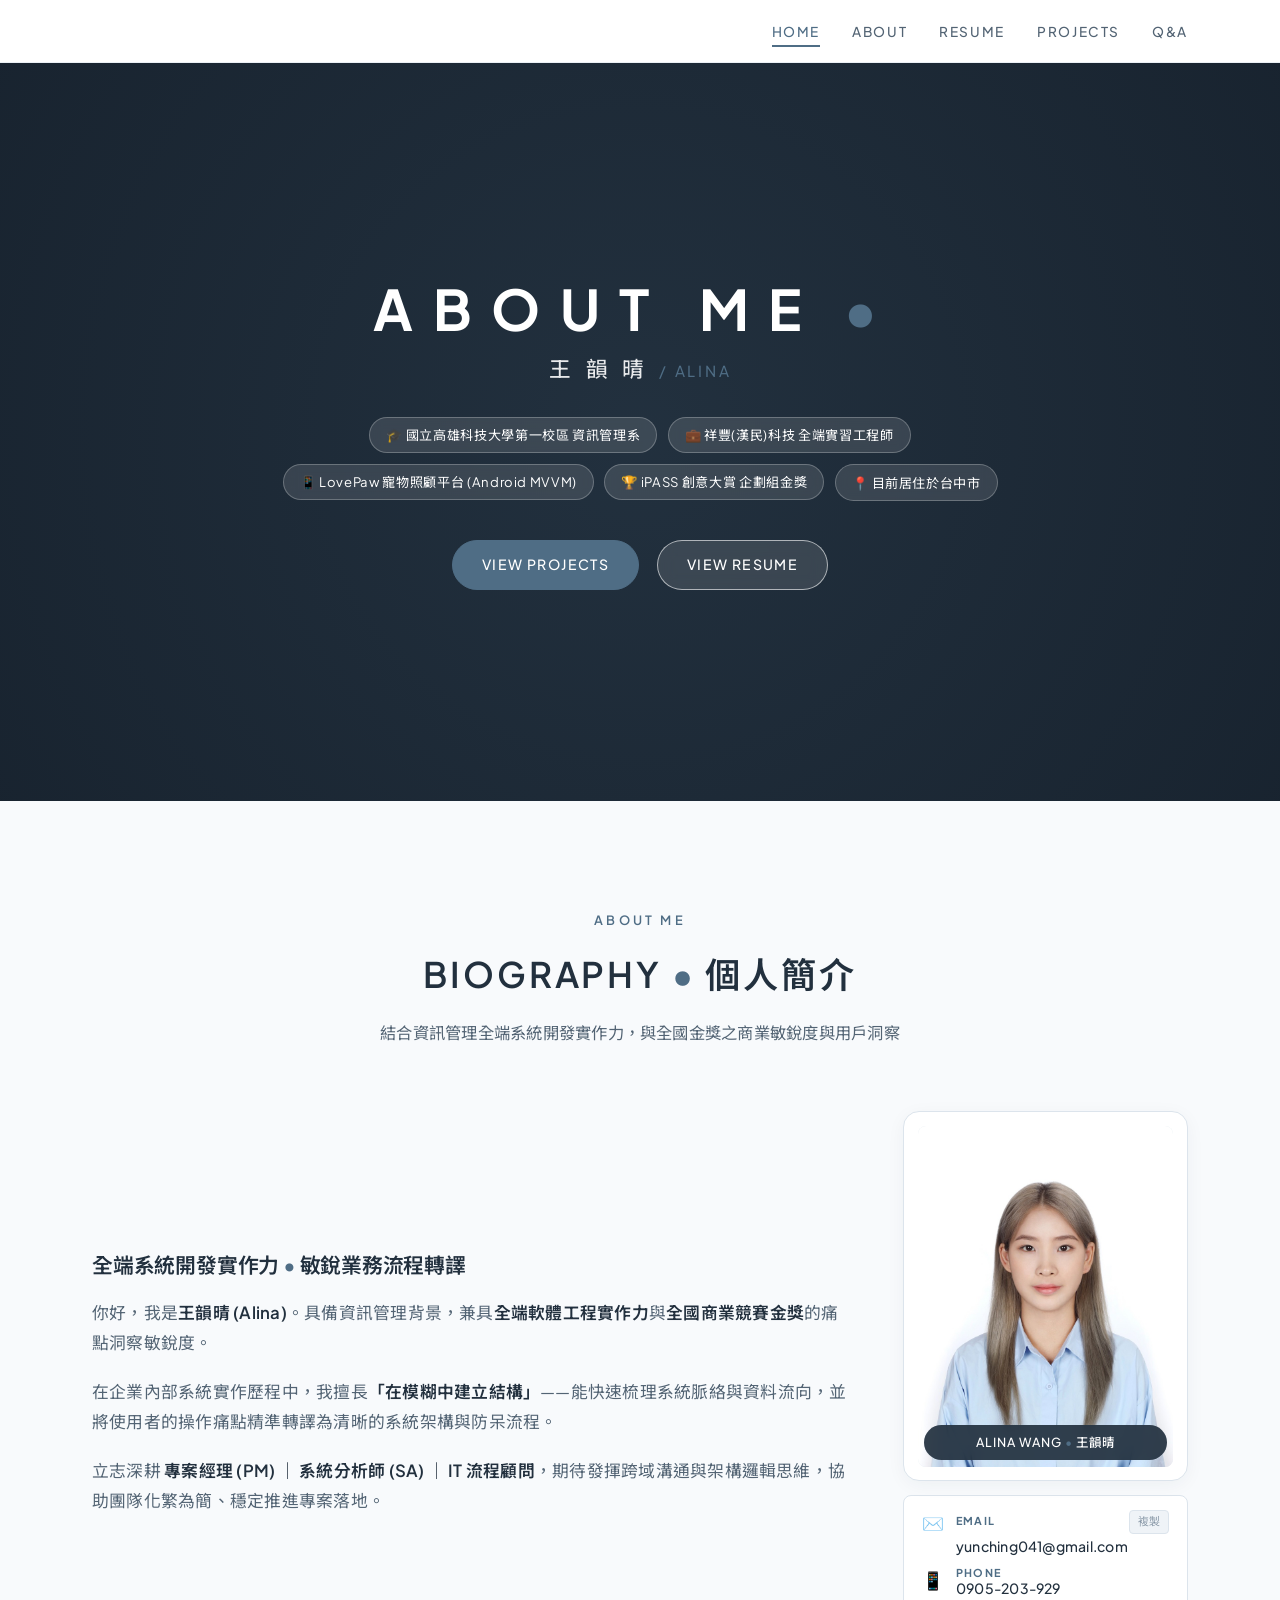
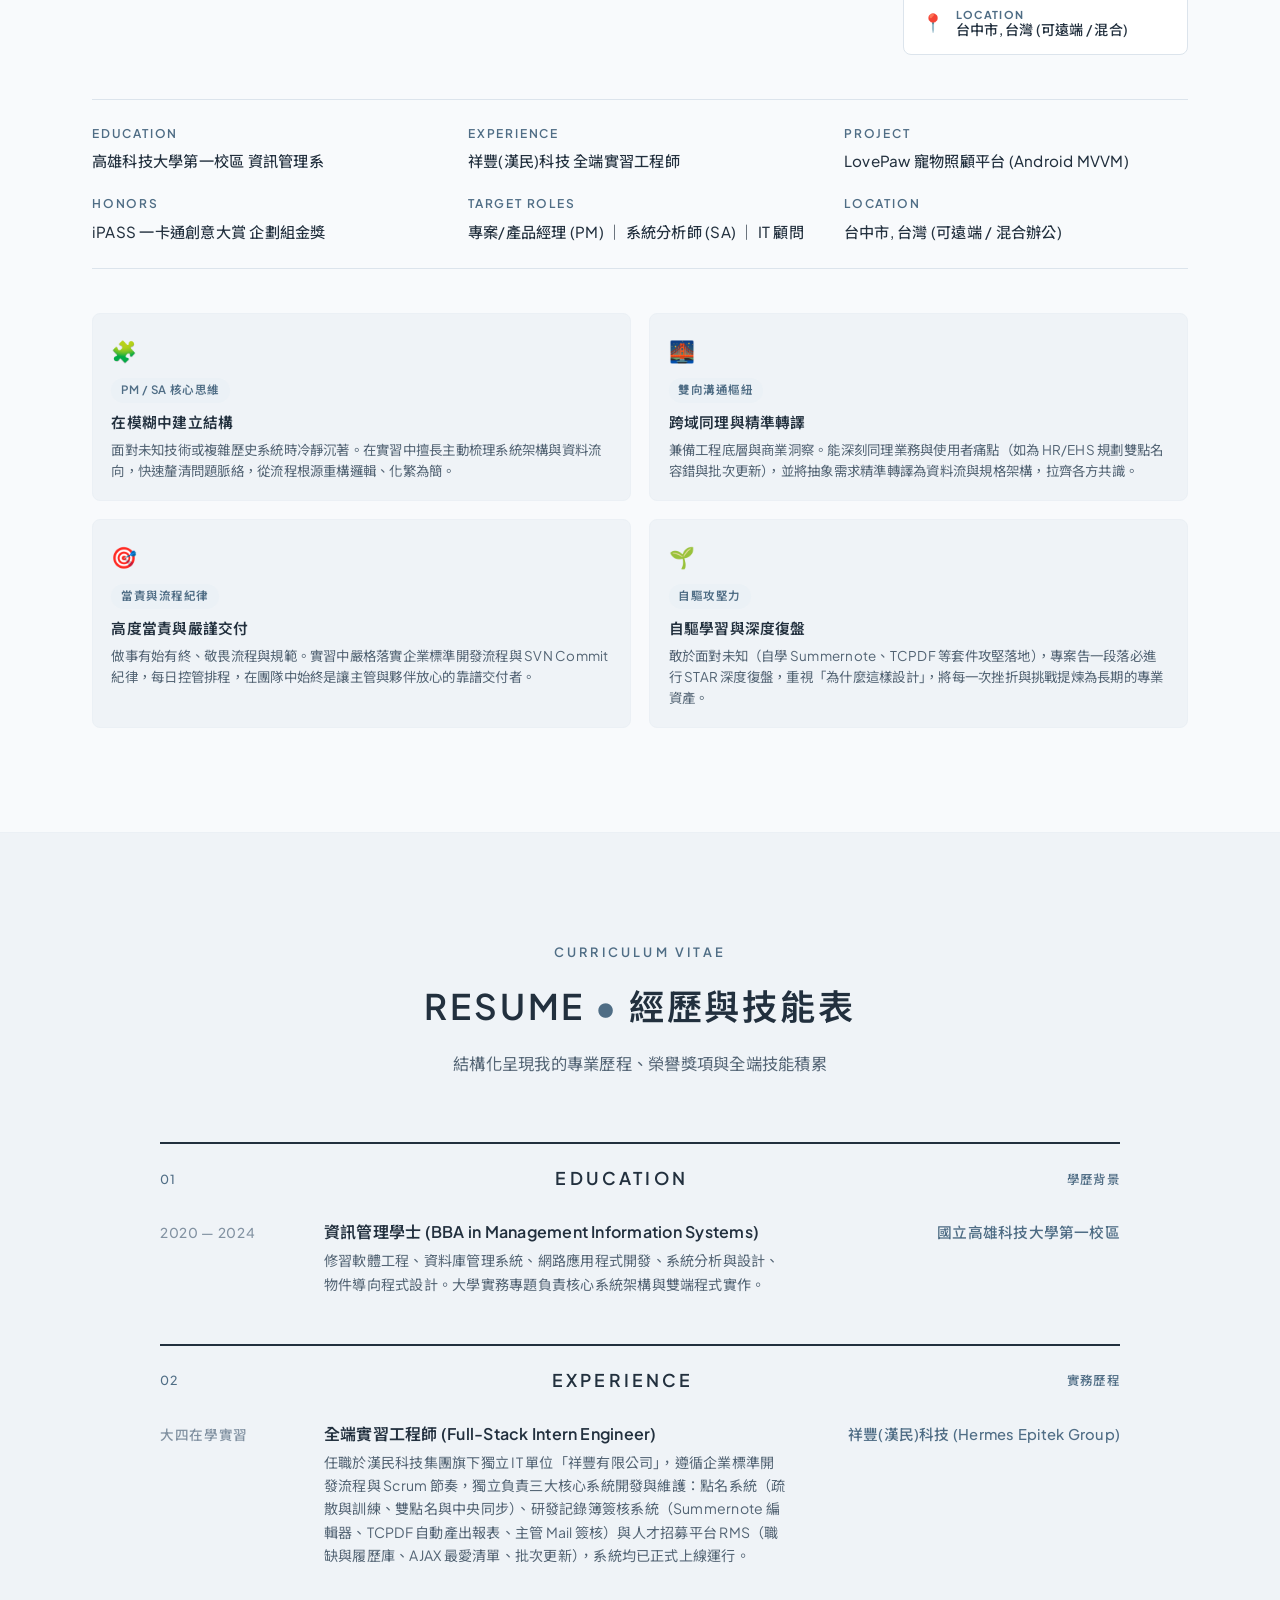
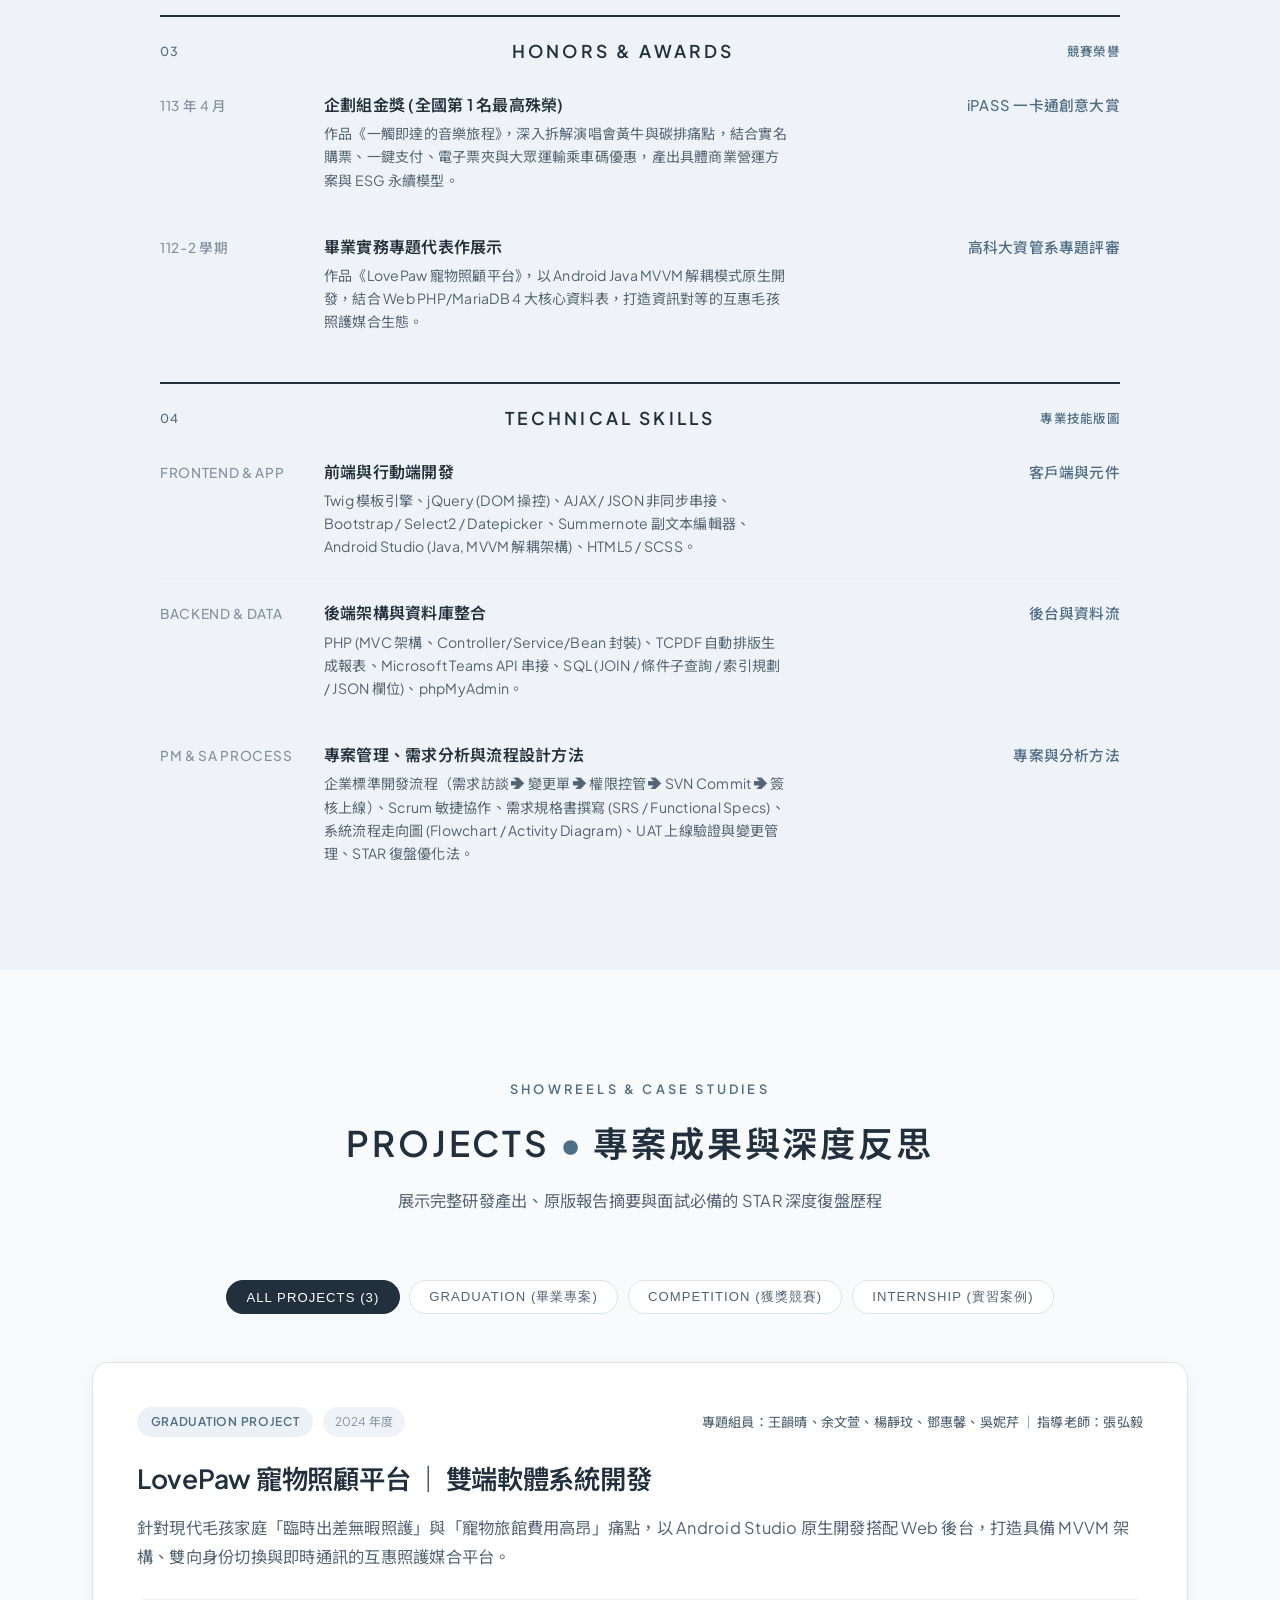
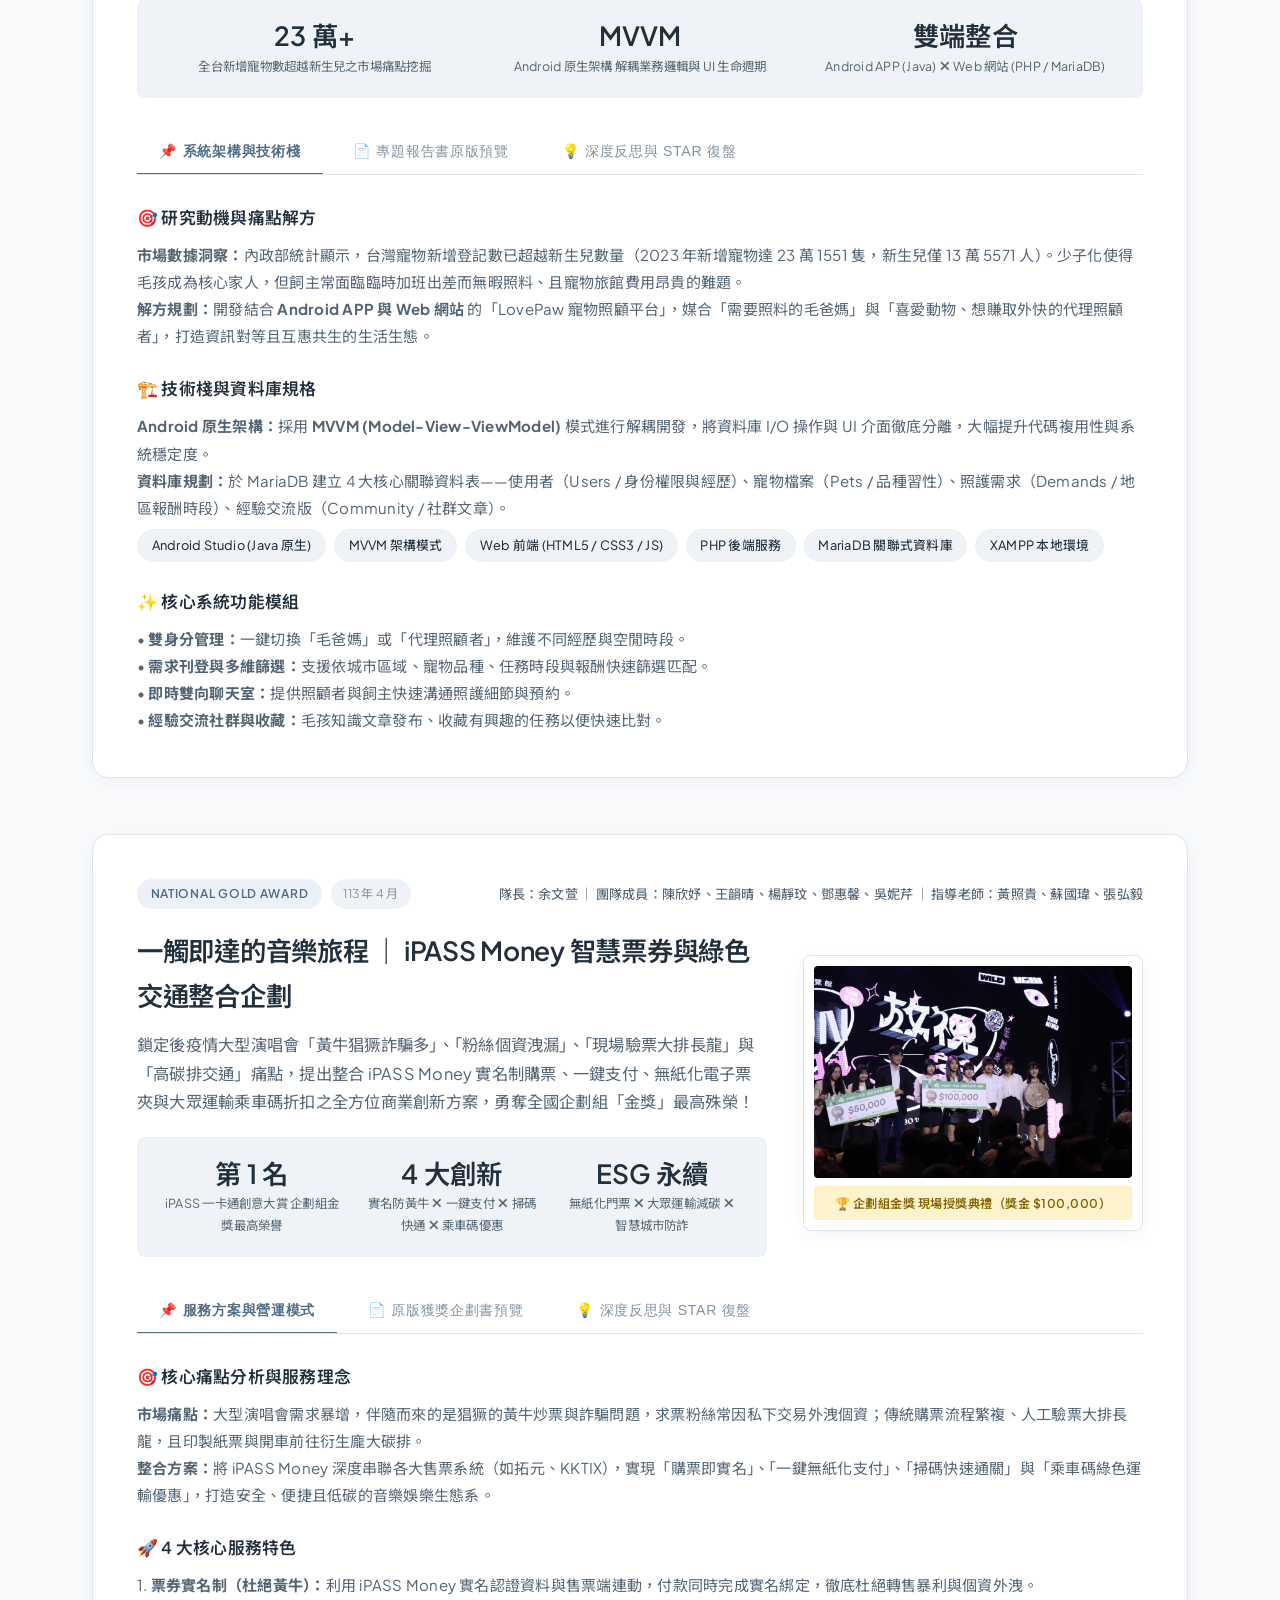
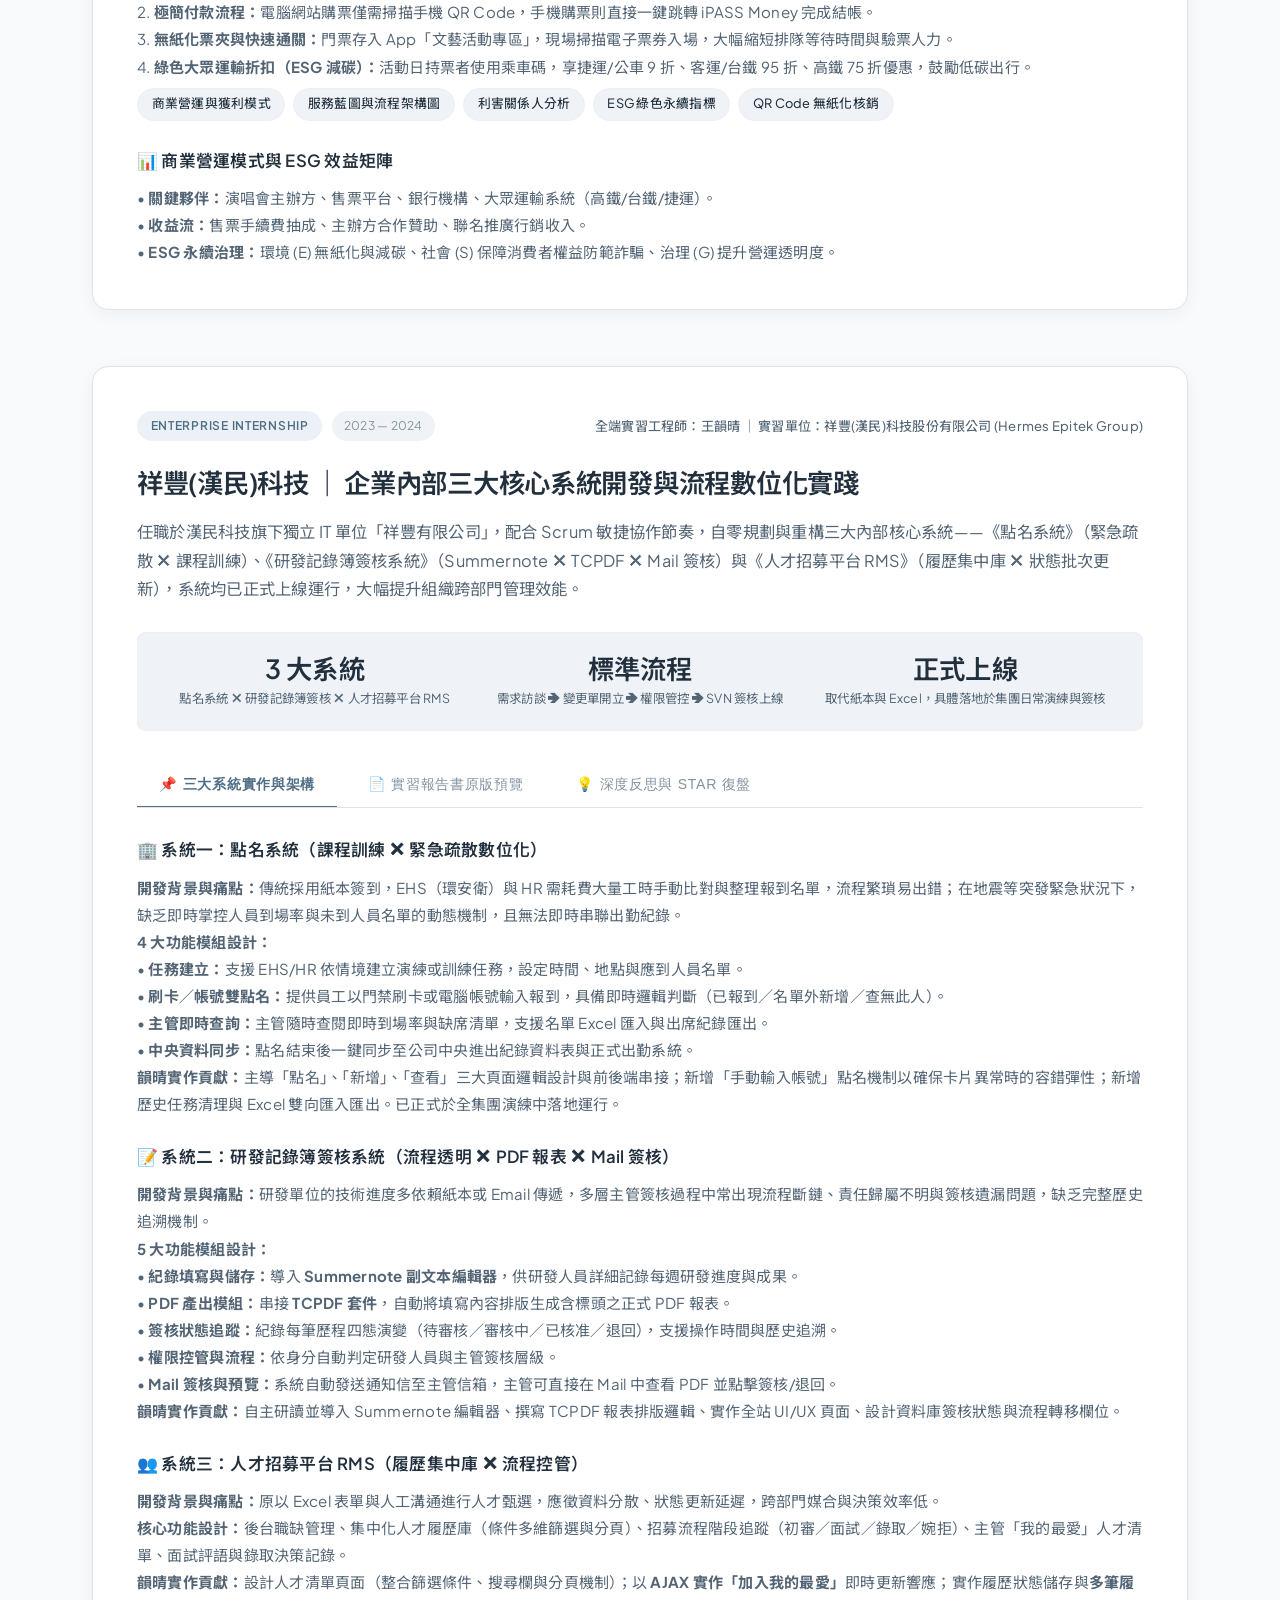
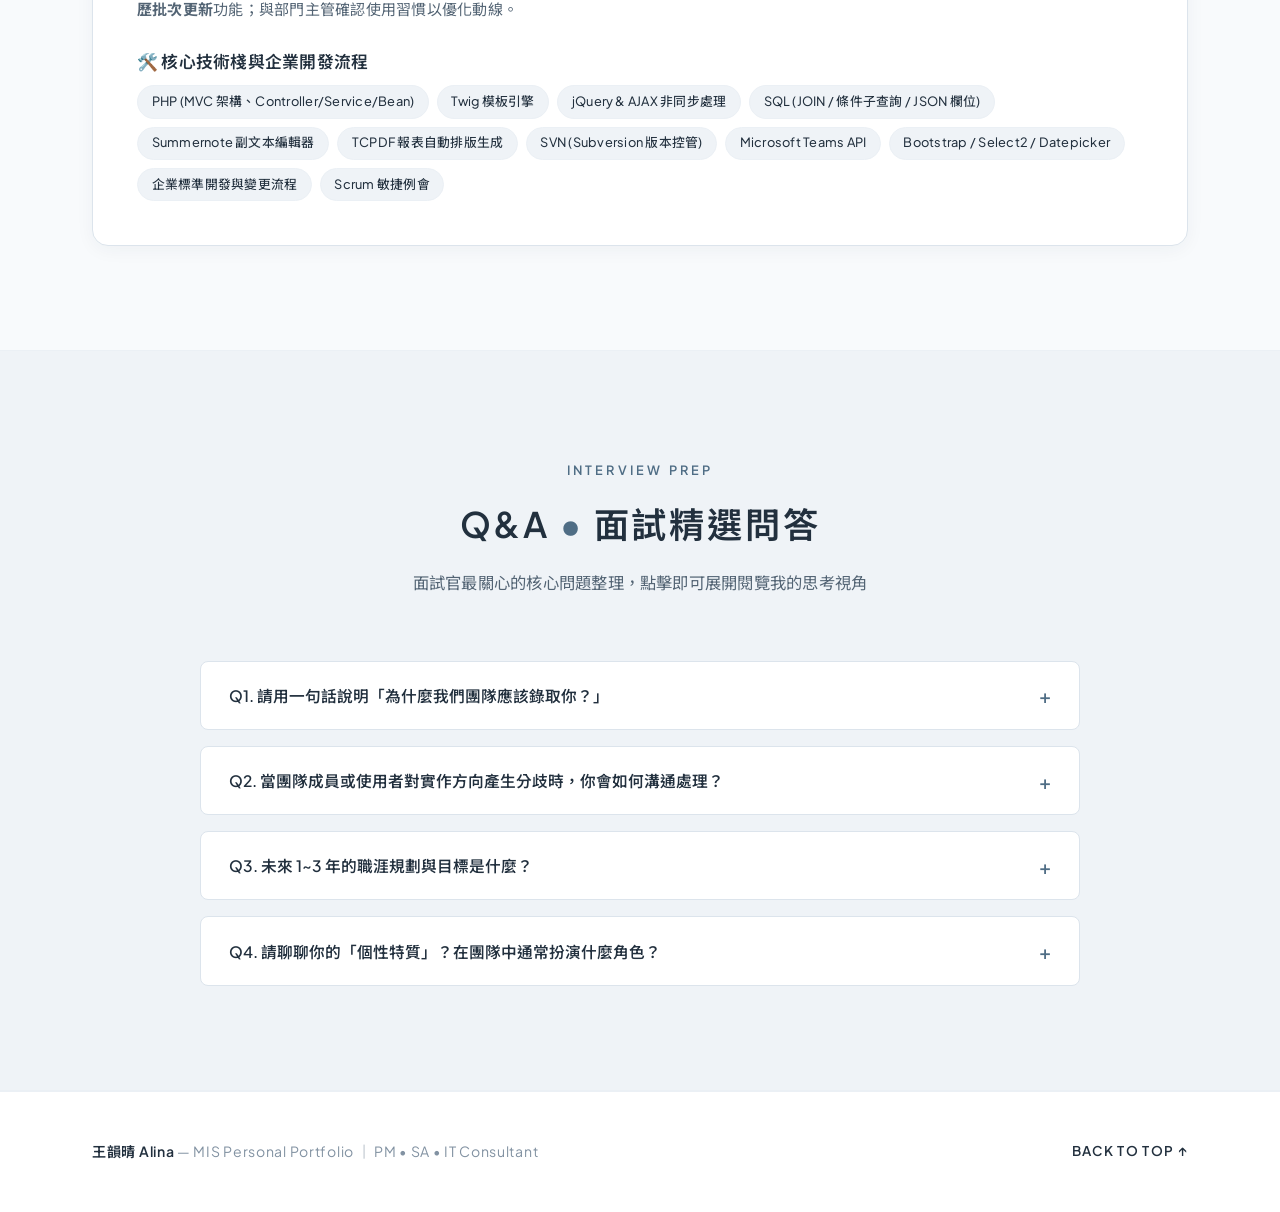
==== commit 537424ef: "Add files via upload 修改字體" ====
--- a/index.html
+++ b/index.html
@@ -6,8 +6,7 @@
   <title>王韻晴 Alina ｜ 個人面試作品集與專題復盤</title>
   <!-- Google Fonts: 現代極簡字體 Plus Jakarta Sans 與 Noto Sans TC -->
   <link rel="preconnect" href="https://fonts.googleapis.com">
-  <link rel="preconnect" href="https://fonts.gstatic.com" crossorigin>
-  <link href="https://fonts.googleapis.com/css2?family=Plus+Jakarta+Sans:wght@300;400;500;600;700&family=Noto+Sans+TC:wght@300;400;500;600&display=swap" rel="stylesheet">
+  <link href="https://fonts.googleapis.com/css2?family=Plus+Jakarta+Sans:wght@400;500;600;700&family=Noto+Sans+TC:wght@400;500;600;700&display=swap" rel="stylesheet">
   <!-- Wix 1887 經典簡歷樣式表 -->
   <link rel="stylesheet" href="style.css">
 </head>
--- a/style.css
+++ b/style.css
@@ -42,7 +42,7 @@
   --radius-full: 9999px;
 
   /* 字體系統 */
-  --font-family: 'Plus Jakarta Sans', 'Inter', -apple-system, BlinkMacSystemFont, "Segoe UI", Roboto, "Noto Sans TC", sans-serif;
+  --font-family: 'Plus Jakarta Sans', -apple-system, BlinkMacSystemFont, "PingFang TC", "Noto Sans TC", "Segoe UI", Roboto, "Microsoft JhengHei", sans-serif;
   --transition-smooth: all 0.28s cubic-bezier(0.2, 0, 0.1, 1);
 }
 
@@ -60,11 +60,13 @@
 
 body {
   font-family: var(--font-family);
+  font-weight: 400;
   background-color: var(--bg-page);
   color: var(--text-main);
   line-height: 1.7;
-  letter-spacing: 0.02em;
+  letter-spacing: 0.015em;
   -webkit-font-smoothing: antialiased;
+  -moz-osx-font-smoothing: grayscale;
 }
 
 /* 容器與版面佈局 */
@@ -123,7 +125,7 @@
   font-size: 1.02rem;
   color: var(--text-secondary);
   line-height: 1.8;
-  font-weight: 350;
+  font-weight: 400;
 }
 
 /* 按鈕樣式 (WIX 1887 風格膠囊按鈕) */
@@ -363,7 +365,7 @@
 
 .hero-cn-title {
   font-size: 1.35rem;
-  font-weight: 350;
+  font-weight: 450;
   letter-spacing: 0.25em;
   color: rgba(255, 255, 255, 0.9);
   margin-bottom: 1.8rem;
@@ -373,15 +375,15 @@
   font-size: 0.95rem;
   letter-spacing: 0.18em;
   color: var(--accent-teal);
-  font-weight: 400;
+  font-weight: 450;
 }
 
 /* 副標職稱 */
 .hero-tagline {
   font-size: 1.05rem;
   letter-spacing: 0.12em;
-  color: rgba(255, 255, 255, 0.8);
-  font-weight: 350;
+  color: rgba(255, 255, 255, 0.85);
+  font-weight: 450;
   margin-bottom: 2.2rem;
   display: flex;
   align-items: center;
@@ -459,7 +461,7 @@
   font-size: 1.05rem;
   color: var(--text-secondary);
   line-height: 1.8;
-  font-weight: 350;
+  font-weight: 400;
   margin: 0;
 }
 
@@ -686,10 +688,10 @@
 }
 
 .strength-desc {
-  font-size: 0.8rem;
+  font-size: 0.84rem;
   color: var(--text-secondary);
-  line-height: 1.5;
-  font-weight: 350;
+  line-height: 1.55;
+  font-weight: 400;
 }
 
 /* ========================================================
@@ -769,8 +771,8 @@
 .resume-role-desc {
   font-size: 0.88rem;
   color: var(--text-secondary);
-  line-height: 1.6;
-  font-weight: 350;
+  line-height: 1.65;
+  font-weight: 400;
 }
 
 .resume-org {
@@ -884,7 +886,7 @@
   color: var(--text-secondary);
   line-height: 1.75;
   margin-bottom: 1.75rem;
-  font-weight: 350;
+  font-weight: 400;
 }
 
 /* 亮點指標方塊 (WIX 極簡風線條) */
@@ -1050,7 +1052,7 @@
   font-size: 0.94rem;
   color: var(--text-secondary);
   line-height: 1.8;
-  font-weight: 350;
+  font-weight: 400;
 }
 
 .tech-badges-list {
@@ -1097,7 +1099,7 @@
 .report-frame-desc {
   font-size: 0.88rem;
   color: var(--text-secondary);
-  font-weight: 350;
+  font-weight: 400;
 }
 
 .report-thumbs-grid {
@@ -1173,10 +1175,10 @@
 }
 
 .star-text-content p {
-  font-size: 0.86rem;
+  font-size: 0.88rem;
   color: var(--text-secondary);
   line-height: 1.65;
-  font-weight: 350;
+  font-weight: 400;
 }
 
 .reflection-highlight-box {
@@ -1205,7 +1207,7 @@
   font-size: 0.88rem;
   color: var(--text-main);
   line-height: 1.7;
-  font-weight: 350;
+  font-weight: 400;
 }
 
 /* ========================================================
@@ -1275,7 +1277,7 @@
   font-size: 0.92rem;
   color: var(--text-secondary);
   line-height: 1.75;
-  font-weight: 350;
+  font-weight: 400;
 }
 
 /* ========================================================
@@ -1306,7 +1308,7 @@
   color: var(--text-secondary);
   max-width: 620px;
   margin: 0 auto 3rem auto;
-  font-weight: 350;
+  font-weight: 400;
 }
 
 .contact-channels-grid {
@@ -1557,7 +1559,7 @@
 .mock-author {
   font-size: 0.85rem;
   color: var(--text-secondary);
-  font-weight: 350;
+  font-weight: 400;
 }
 
 .mock-doc-divider {
@@ -1574,7 +1576,7 @@
   gap: 0.6rem;
   font-size: 0.88rem;
   color: var(--text-secondary);
-  font-weight: 350;
+  font-weight: 400;
 }
 
 .mock-toc li {
@@ -1591,7 +1593,7 @@
   border-radius: 4px;
   font-size: 0.86rem;
   margin-top: 1.5rem;
-  font-weight: 350;
+  font-weight: 400;
 }
 
 .modal-footer {
@@ -1608,7 +1610,7 @@
 .modal-tip {
   font-size: 0.8rem;
   color: var(--text-muted);
-  font-weight: 350;
+  font-weight: 400;
 }
 
 /* 吐司通知 Toast */
